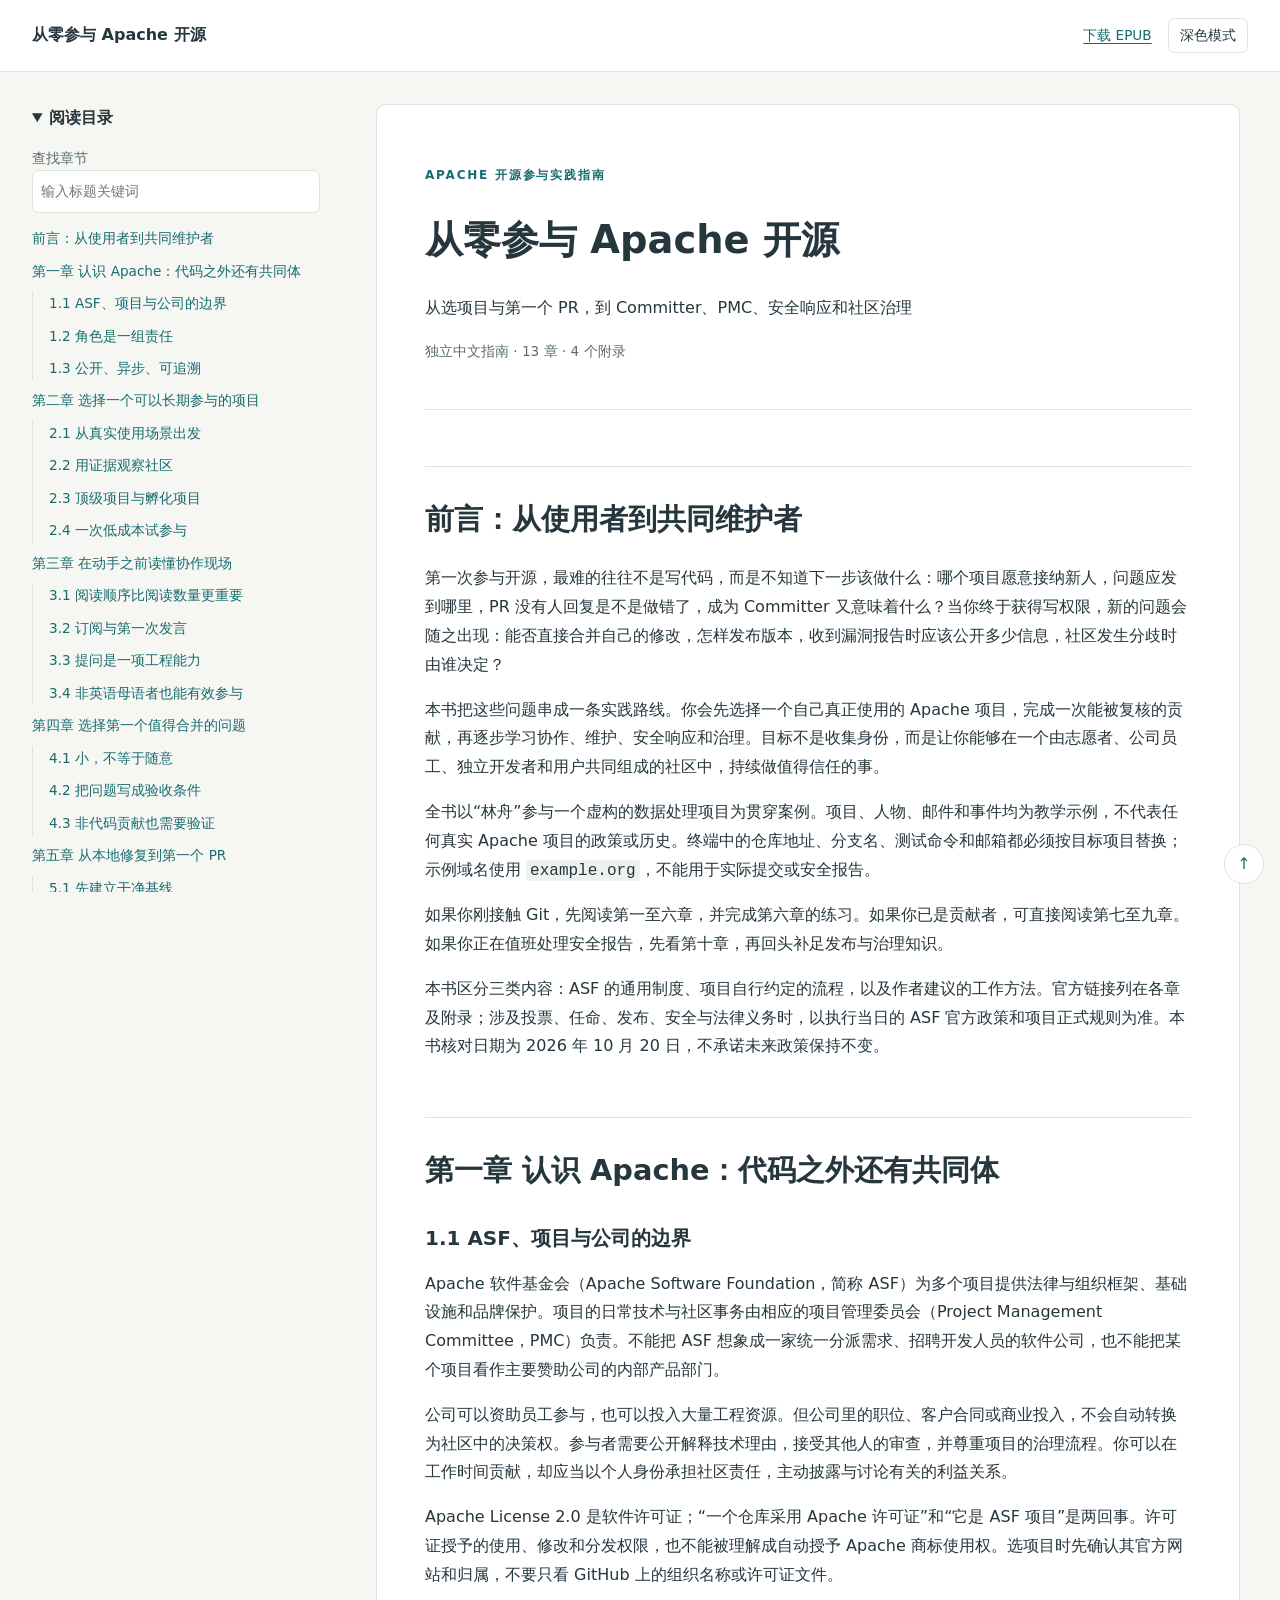
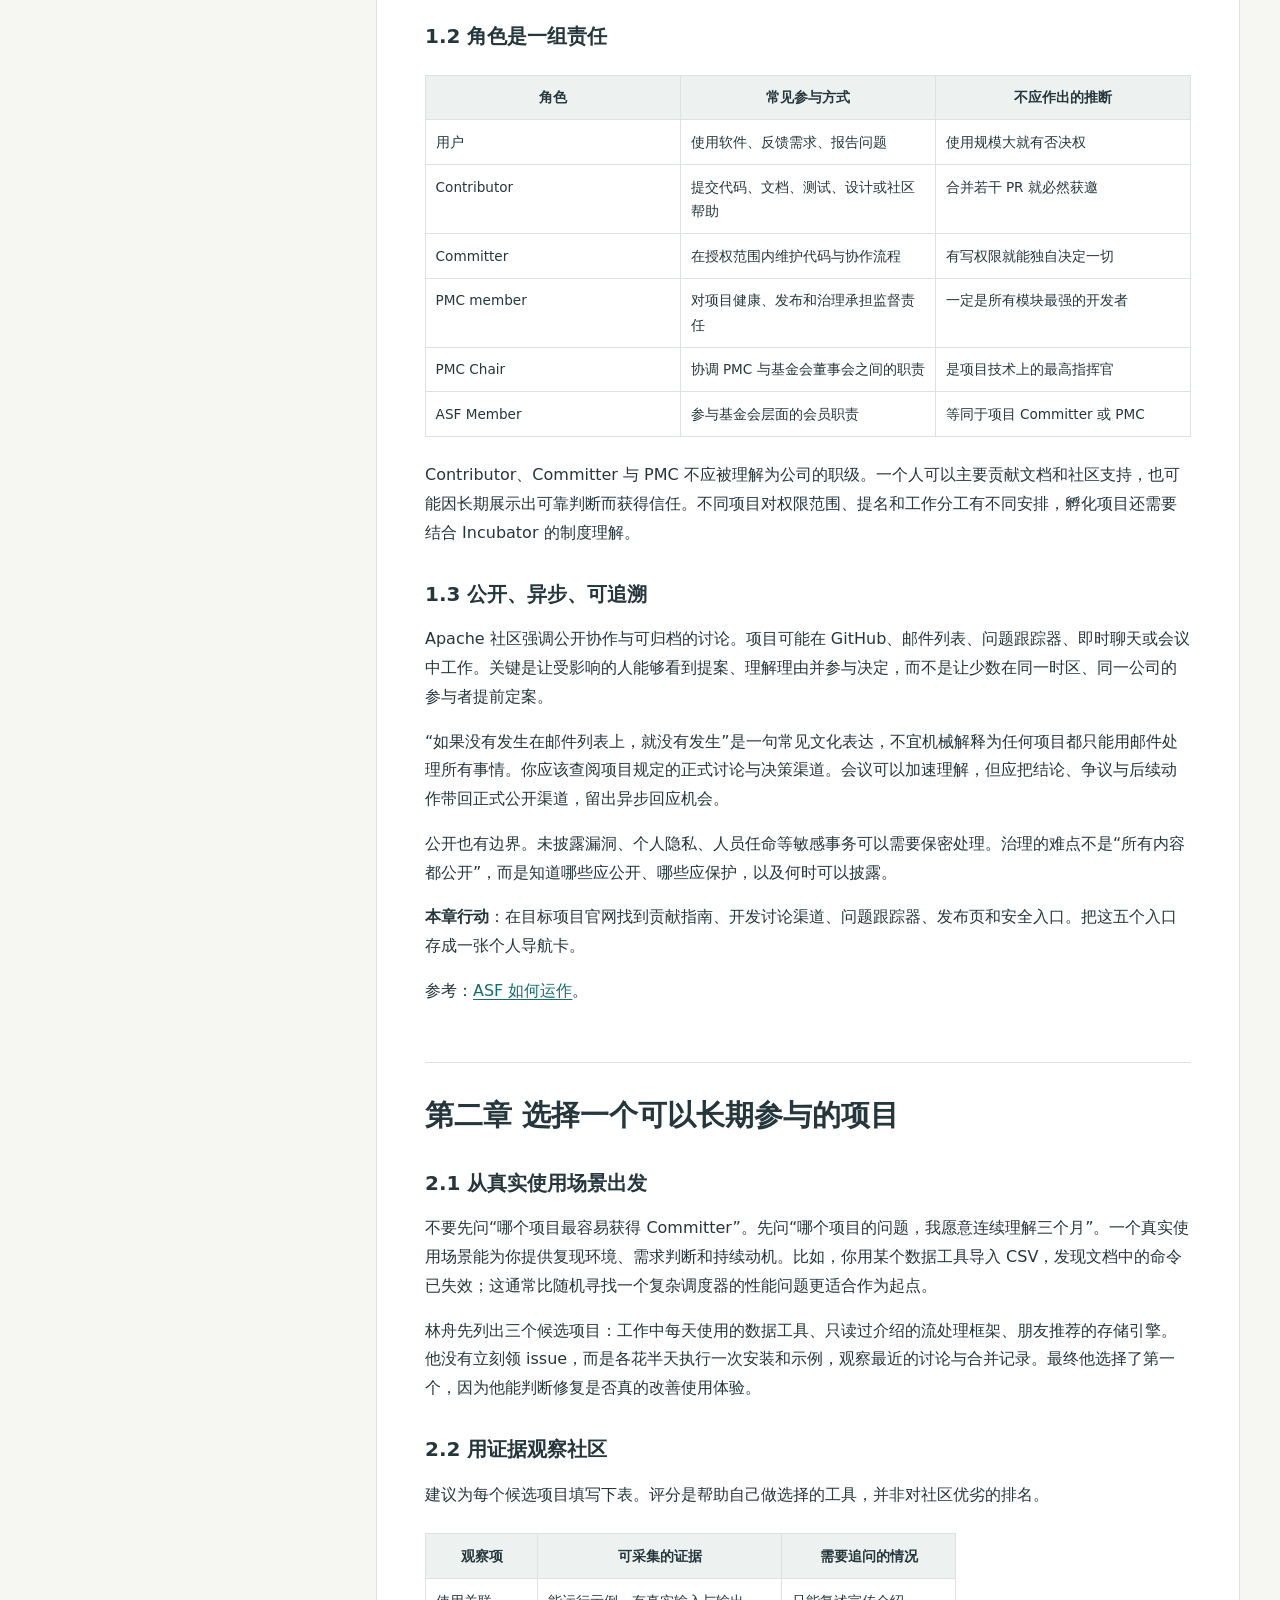
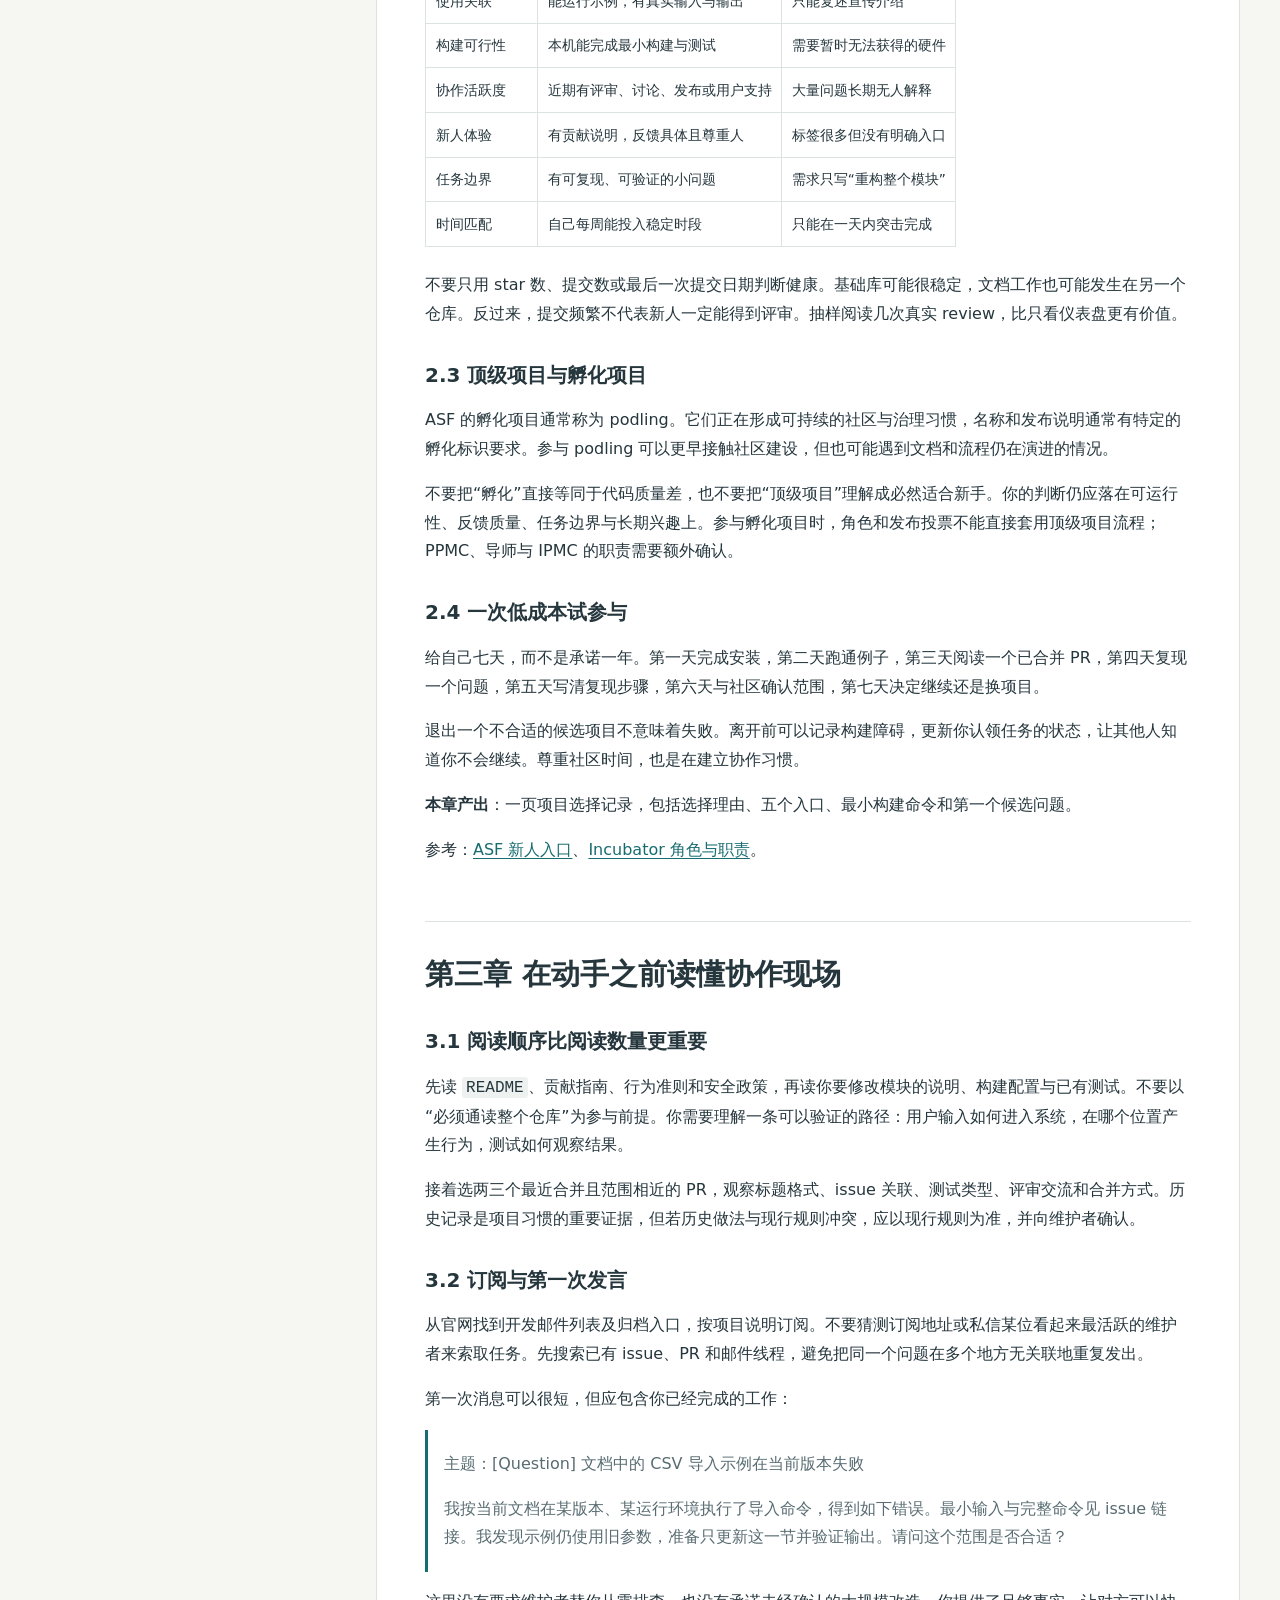
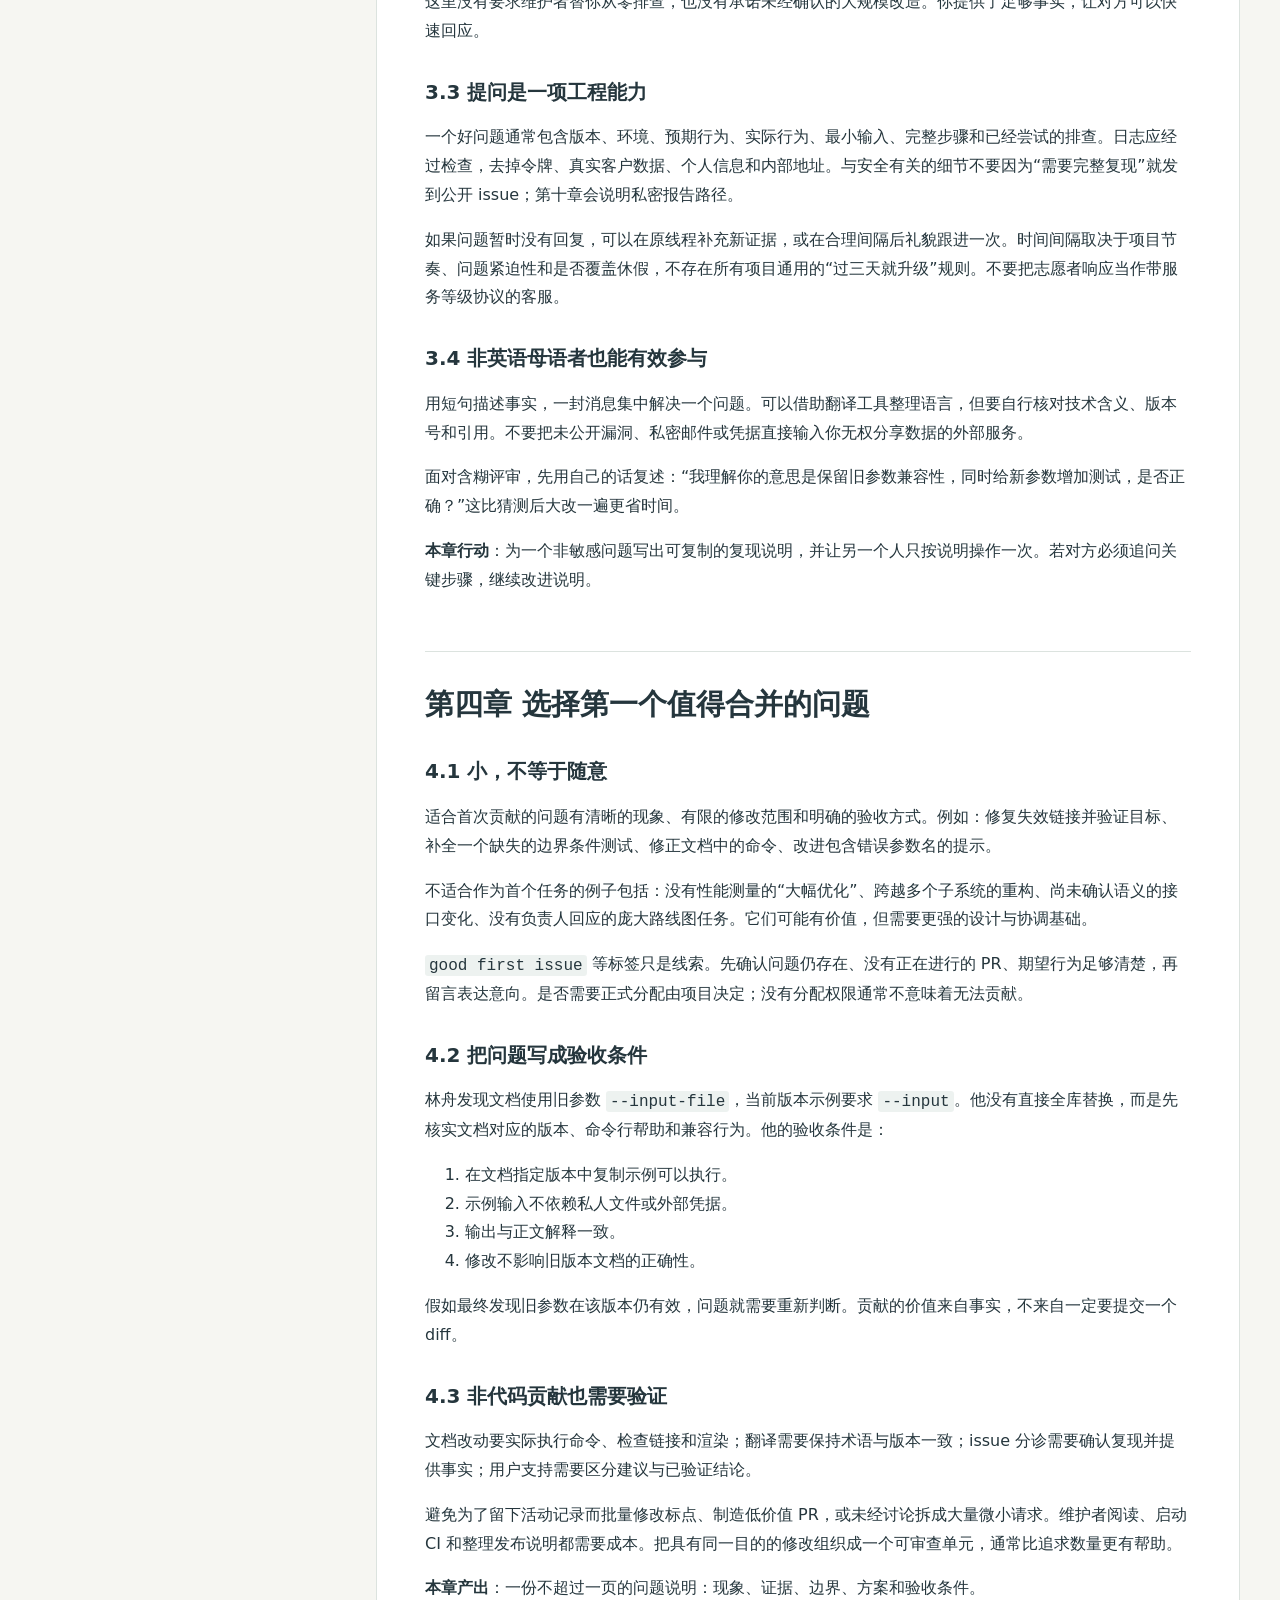
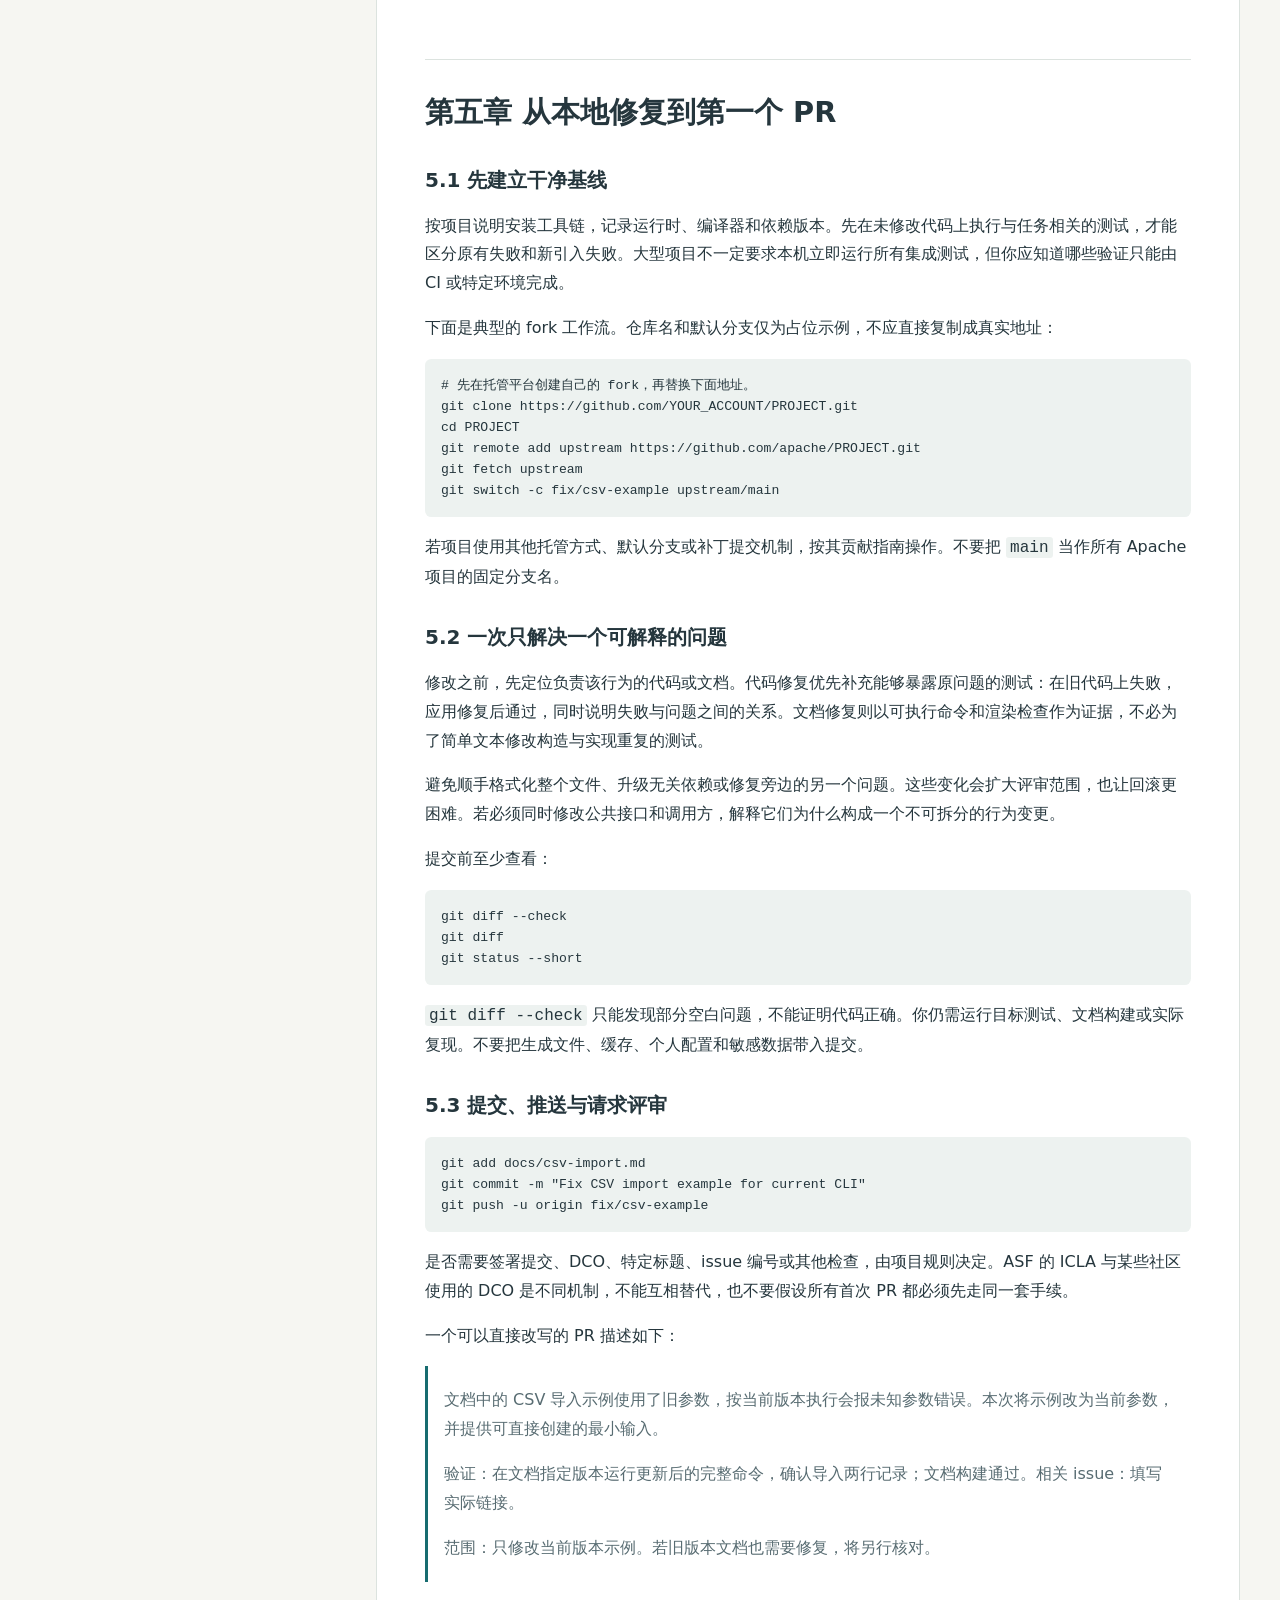
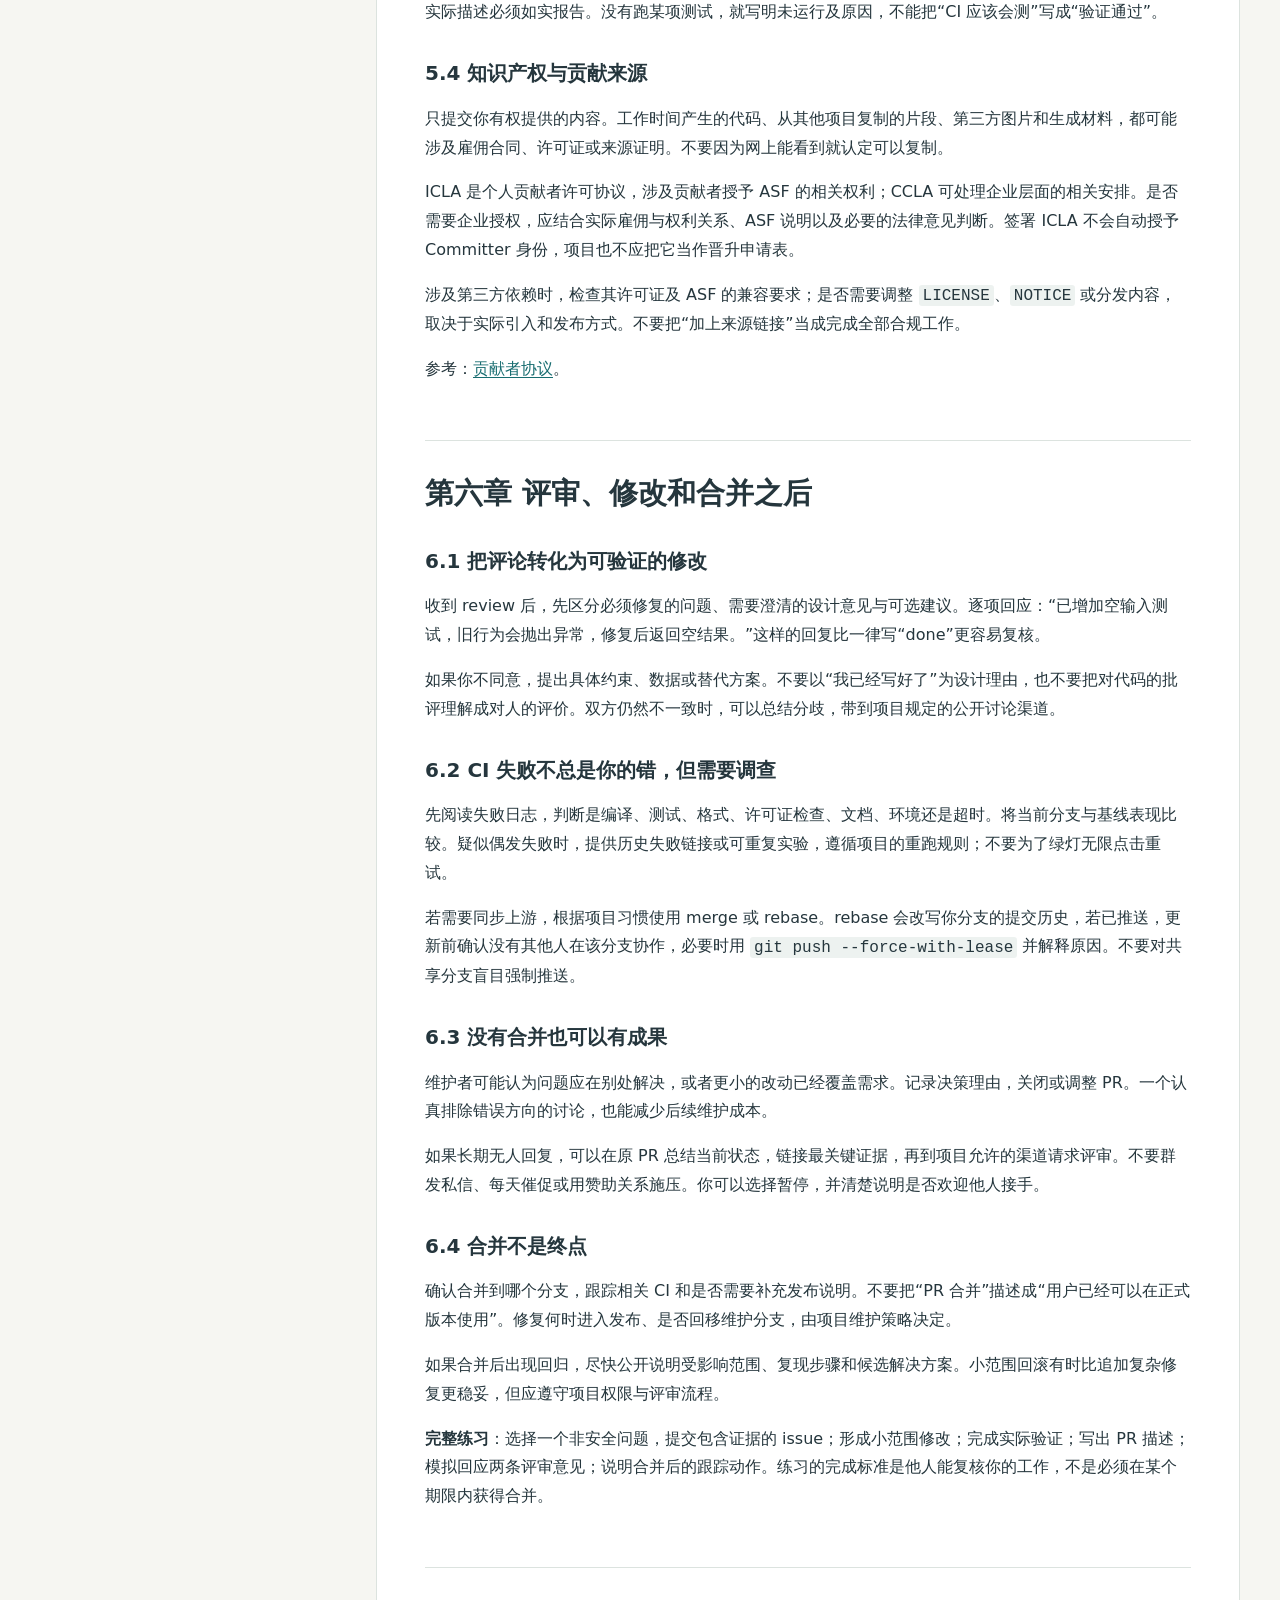
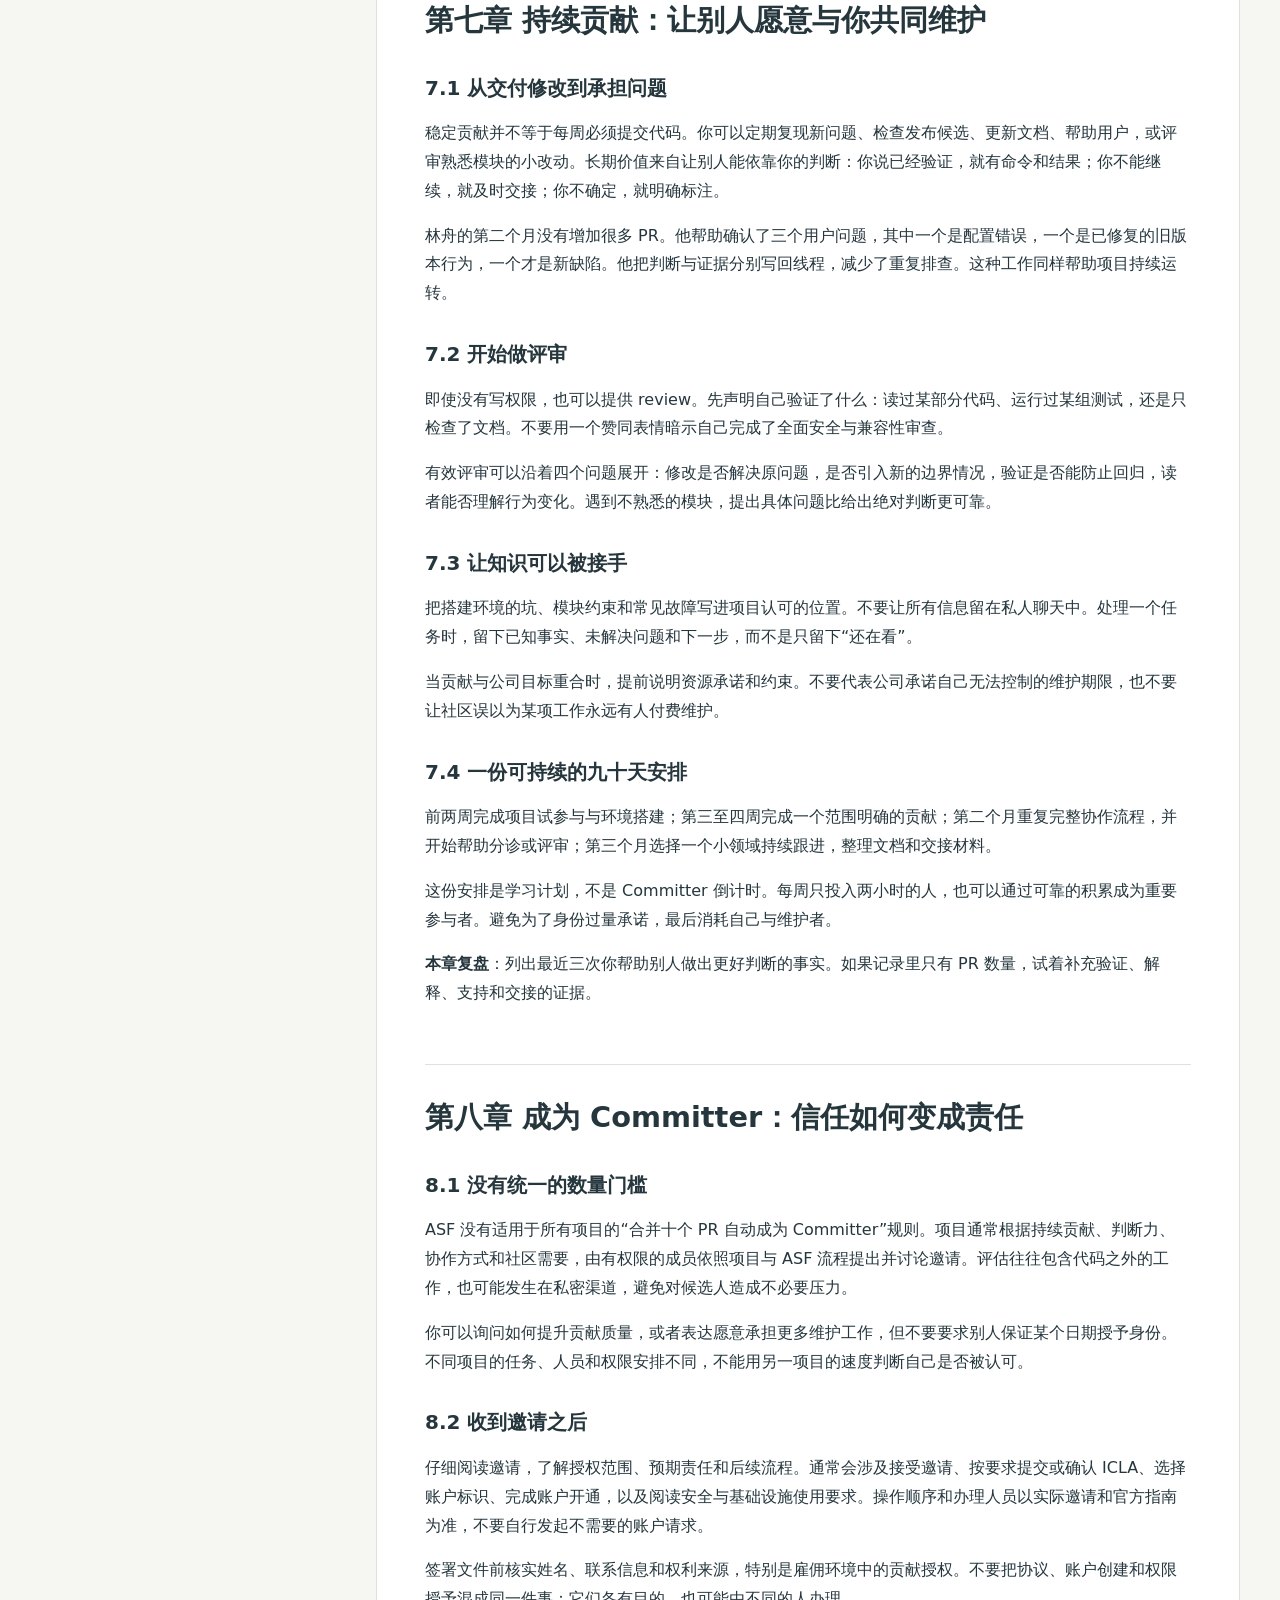
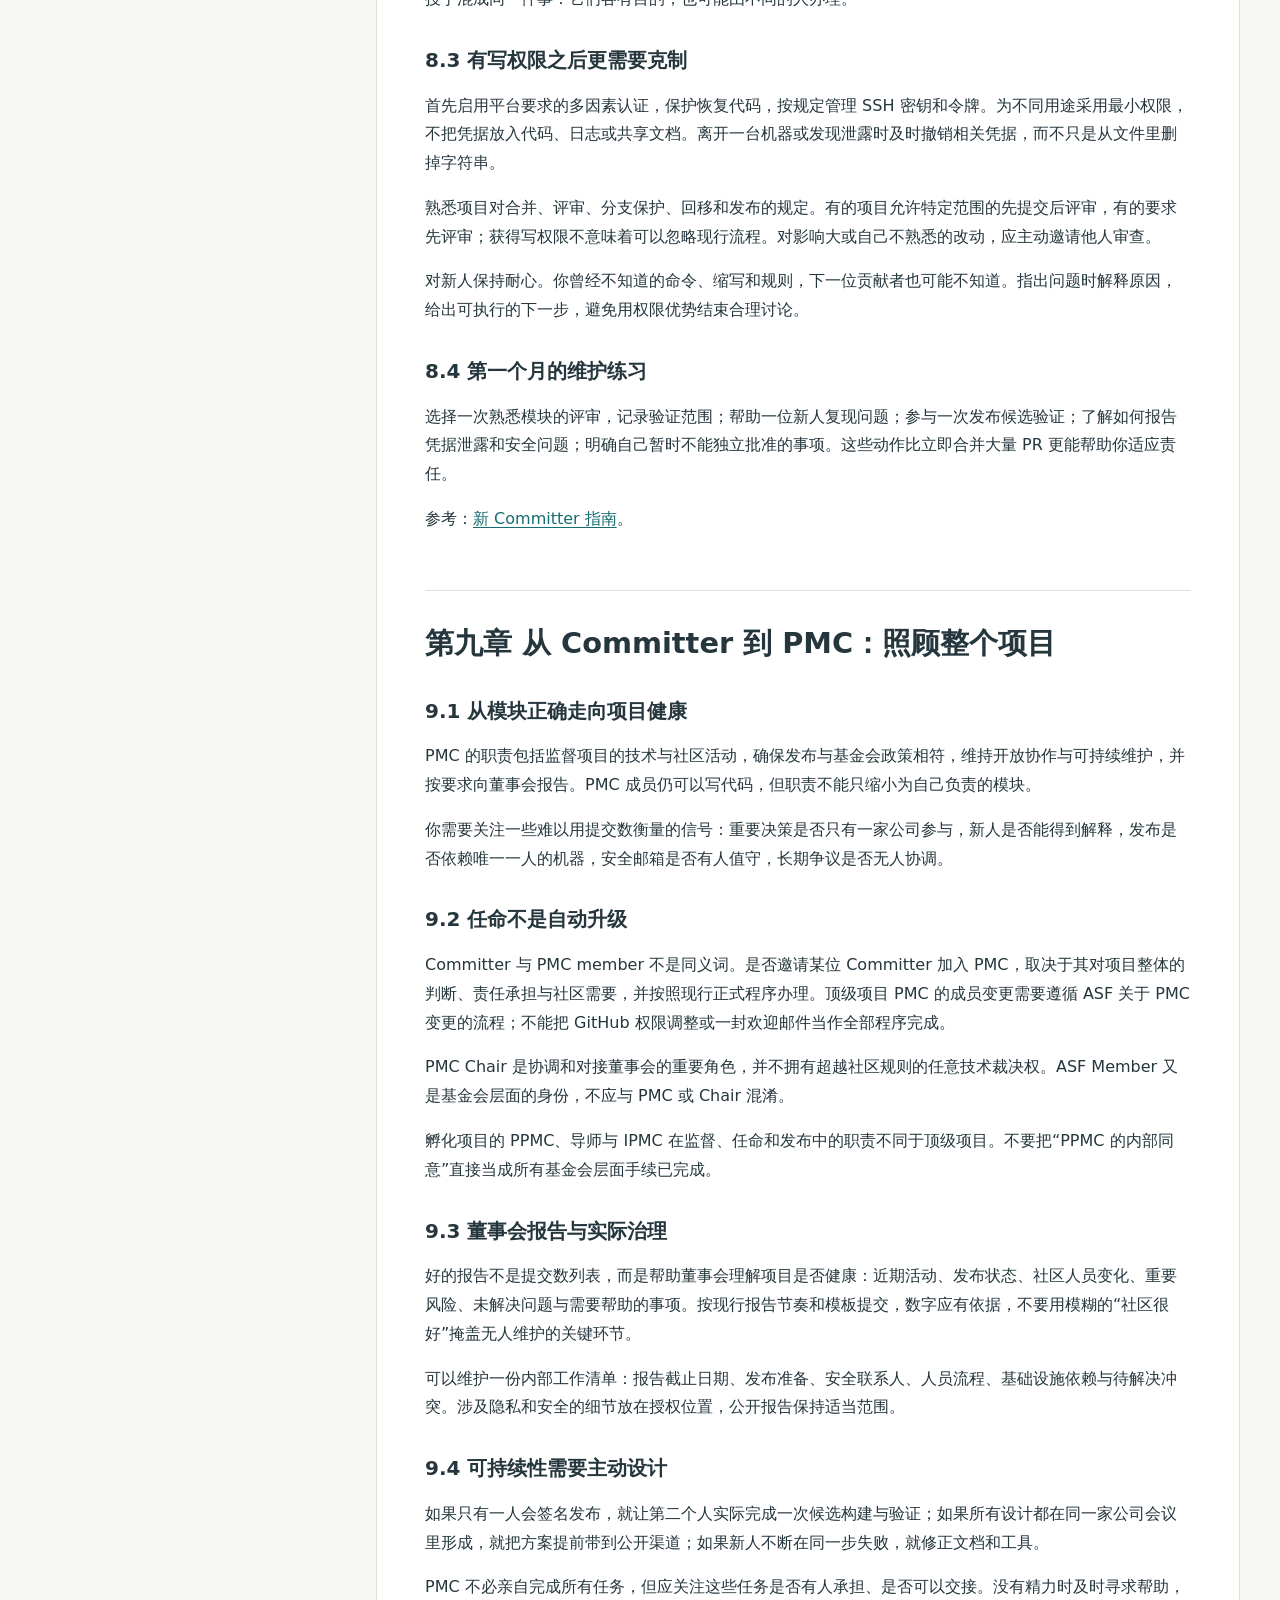
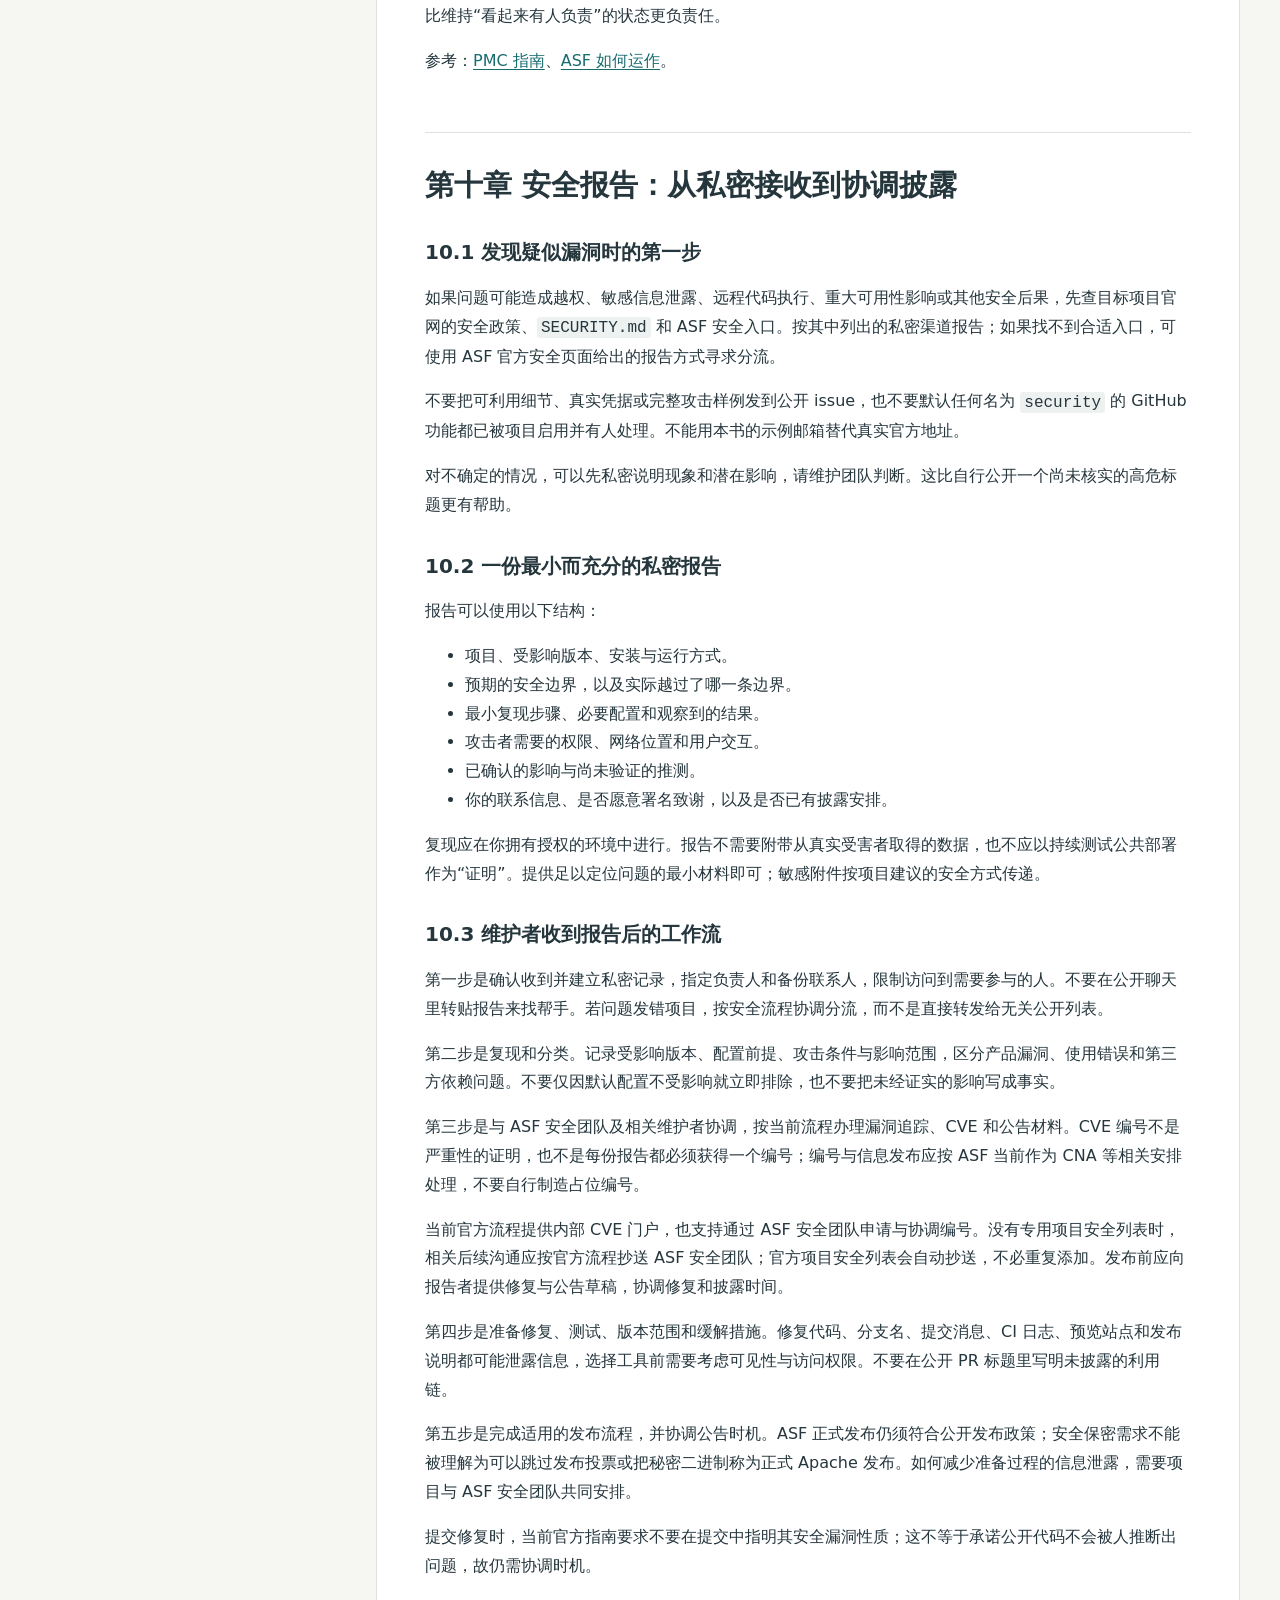
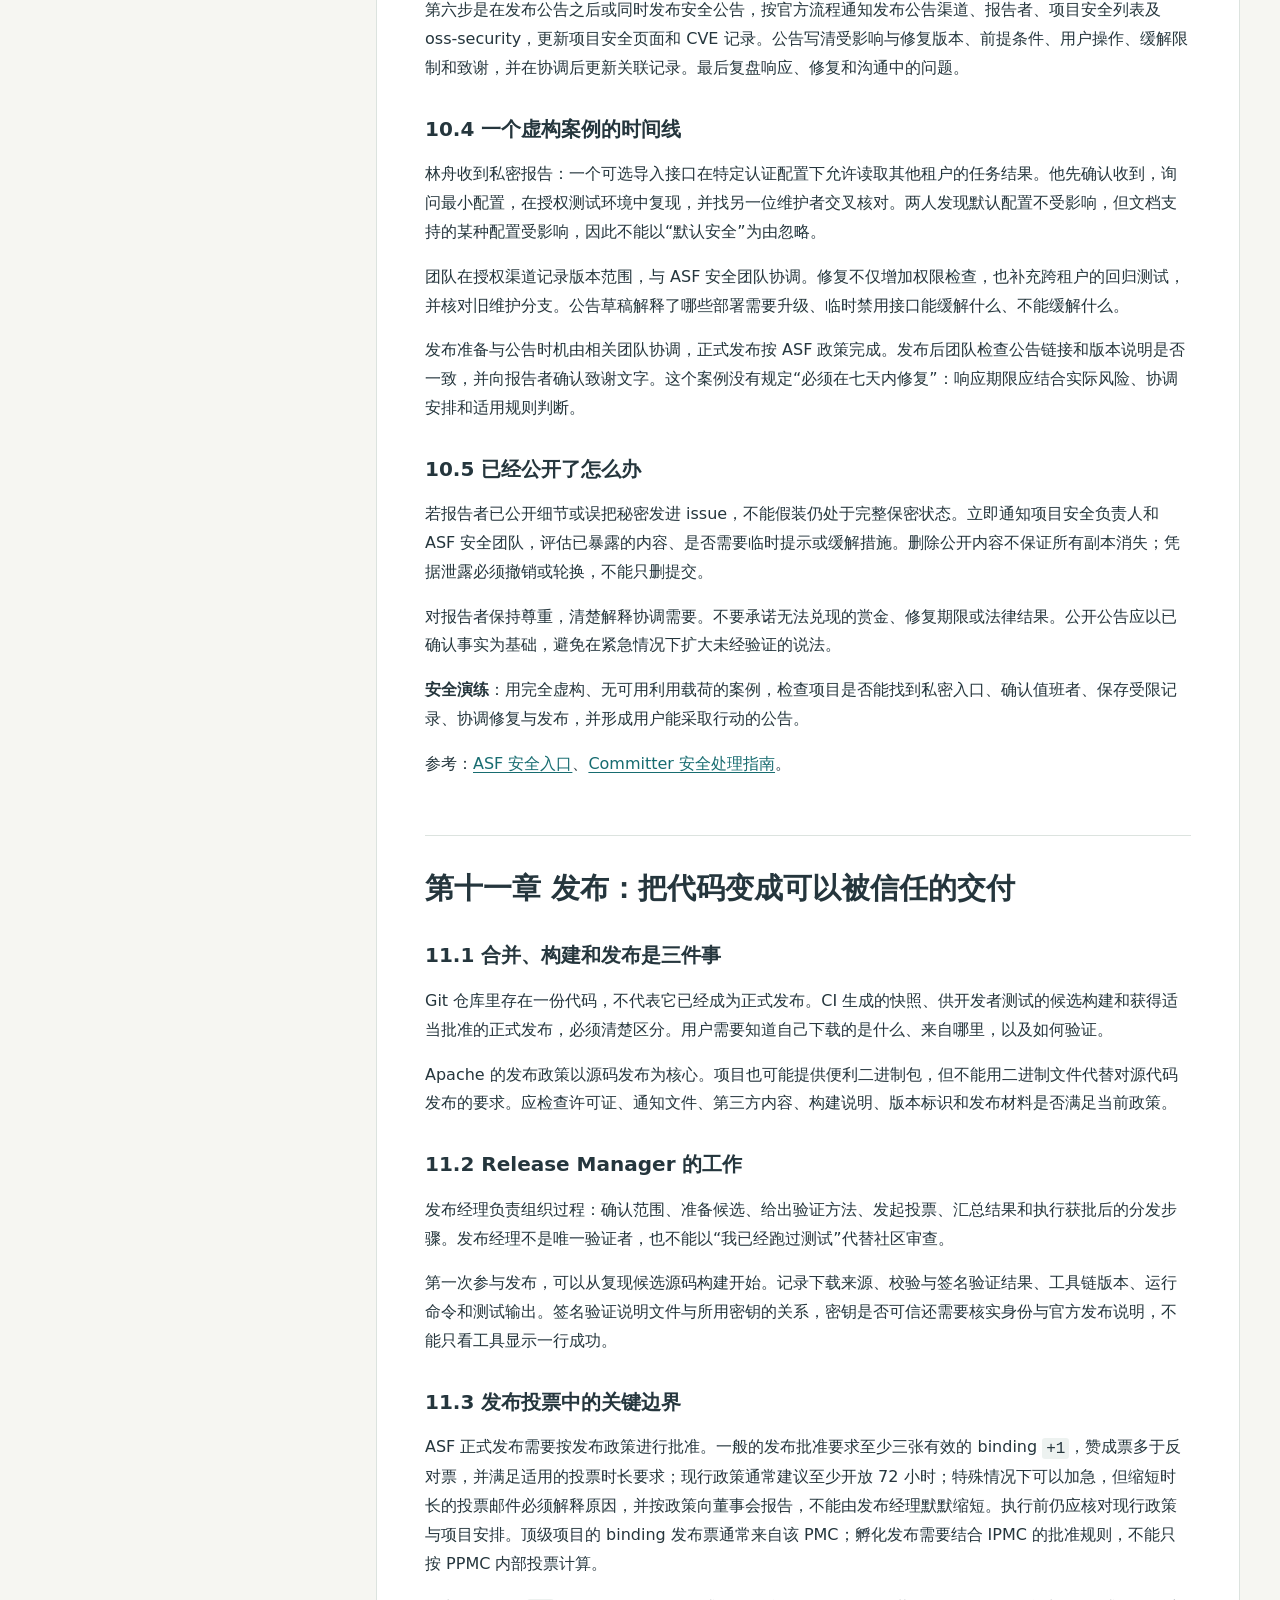
==== index.html @ 7bcf0612 "Publish online Apache open source book reader" ====
<!doctype html>
<html lang="zh-CN">
<head>
<meta charset="utf-8">
<meta name="viewport" content="width=device-width, initial-scale=1">
<meta name="description" content="从选项目、首个 PR 到 Committer、PMC、安全响应与社区治理的 Apache 开源参与实践指南。">
<title>从零参与 Apache 开源 · 在线阅读</title>
<link rel="stylesheet" href="reading.css">
<script src="reading.js" defer></script>
</head>
<body>
<a class="skip" href="#content">跳到正文</a>
<header class="topbar"><a class="brand" href="#">从零参与 Apache 开源</a><div class="tools"><a href="book.epub" download>下载 EPUB</a><button id="theme" type="button" hidden>切换主题</button></div></header>
<div class="layout">
<aside><details id="chapters" open><summary>阅读目录</summary><label class="search-label" for="chapter-search">查找章节</label><input id="chapter-search" type="search" placeholder="输入标题关键词" hidden><p id="search-status" role="status" hidden></p><nav aria-label="章节目录"><ul>
<li><a href="#前言从使用者到共同维护者"
id="toc-前言从使用者到共同维护者">前言：从使用者到共同维护者</a></li>
<li><a href="#第一章-认识-apache代码之外还有共同体"
id="toc-第一章-认识-apache代码之外还有共同体">第一章 认识
Apache：代码之外还有共同体</a>
<ul>
<li><a href="#asf项目与公司的边界" id="toc-asf项目与公司的边界">1.1
ASF、项目与公司的边界</a></li>
<li><a href="#角色是一组责任" id="toc-角色是一组责任">1.2
角色是一组责任</a></li>
<li><a href="#公开异步可追溯" id="toc-公开异步可追溯">1.3
公开、异步、可追溯</a></li>
</ul></li>
<li><a href="#第二章-选择一个可以长期参与的项目"
id="toc-第二章-选择一个可以长期参与的项目">第二章
选择一个可以长期参与的项目</a>
<ul>
<li><a href="#从真实使用场景出发" id="toc-从真实使用场景出发">2.1
从真实使用场景出发</a></li>
<li><a href="#用证据观察社区" id="toc-用证据观察社区">2.2
用证据观察社区</a></li>
<li><a href="#顶级项目与孵化项目" id="toc-顶级项目与孵化项目">2.3
顶级项目与孵化项目</a></li>
<li><a href="#一次低成本试参与" id="toc-一次低成本试参与">2.4
一次低成本试参与</a></li>
</ul></li>
<li><a href="#第三章-在动手之前读懂协作现场"
id="toc-第三章-在动手之前读懂协作现场">第三章 在动手之前读懂协作现场</a>
<ul>
<li><a href="#阅读顺序比阅读数量更重要"
id="toc-阅读顺序比阅读数量更重要">3.1 阅读顺序比阅读数量更重要</a></li>
<li><a href="#订阅与第一次发言" id="toc-订阅与第一次发言">3.2
订阅与第一次发言</a></li>
<li><a href="#提问是一项工程能力" id="toc-提问是一项工程能力">3.3
提问是一项工程能力</a></li>
<li><a href="#非英语母语者也能有效参与"
id="toc-非英语母语者也能有效参与">3.4 非英语母语者也能有效参与</a></li>
</ul></li>
<li><a href="#第四章-选择第一个值得合并的问题"
id="toc-第四章-选择第一个值得合并的问题">第四章
选择第一个值得合并的问题</a>
<ul>
<li><a href="#小不等于随意" id="toc-小不等于随意">4.1
小，不等于随意</a></li>
<li><a href="#把问题写成验收条件" id="toc-把问题写成验收条件">4.2
把问题写成验收条件</a></li>
<li><a href="#非代码贡献也需要验证" id="toc-非代码贡献也需要验证">4.3
非代码贡献也需要验证</a></li>
</ul></li>
<li><a href="#第五章-从本地修复到第一个-pr"
id="toc-第五章-从本地修复到第一个-pr">第五章 从本地修复到第一个 PR</a>
<ul>
<li><a href="#先建立干净基线" id="toc-先建立干净基线">5.1
先建立干净基线</a></li>
<li><a href="#一次只解决一个可解释的问题"
id="toc-一次只解决一个可解释的问题">5.2
一次只解决一个可解释的问题</a></li>
<li><a href="#提交推送与请求评审" id="toc-提交推送与请求评审">5.3
提交、推送与请求评审</a></li>
<li><a href="#知识产权与贡献来源" id="toc-知识产权与贡献来源">5.4
知识产权与贡献来源</a></li>
</ul></li>
<li><a href="#第六章-评审修改和合并之后"
id="toc-第六章-评审修改和合并之后">第六章 评审、修改和合并之后</a>
<ul>
<li><a href="#把评论转化为可验证的修改"
id="toc-把评论转化为可验证的修改">6.1 把评论转化为可验证的修改</a></li>
<li><a href="#ci-失败不总是你的错但需要调查"
id="toc-ci-失败不总是你的错但需要调查">6.2 CI
失败不总是你的错，但需要调查</a></li>
<li><a href="#没有合并也可以有成果" id="toc-没有合并也可以有成果">6.3
没有合并也可以有成果</a></li>
<li><a href="#合并不是终点" id="toc-合并不是终点">6.4
合并不是终点</a></li>
</ul></li>
<li><a href="#第七章-持续贡献让别人愿意与你共同维护"
id="toc-第七章-持续贡献让别人愿意与你共同维护">第七章
持续贡献：让别人愿意与你共同维护</a>
<ul>
<li><a href="#从交付修改到承担问题" id="toc-从交付修改到承担问题">7.1
从交付修改到承担问题</a></li>
<li><a href="#开始做评审" id="toc-开始做评审">7.2 开始做评审</a></li>
<li><a href="#让知识可以被接手" id="toc-让知识可以被接手">7.3
让知识可以被接手</a></li>
<li><a href="#一份可持续的九十天安排"
id="toc-一份可持续的九十天安排">7.4 一份可持续的九十天安排</a></li>
</ul></li>
<li><a href="#第八章-成为-committer信任如何变成责任"
id="toc-第八章-成为-committer信任如何变成责任">第八章 成为
Committer：信任如何变成责任</a>
<ul>
<li><a href="#没有统一的数量门槛" id="toc-没有统一的数量门槛">8.1
没有统一的数量门槛</a></li>
<li><a href="#收到邀请之后" id="toc-收到邀请之后">8.2
收到邀请之后</a></li>
<li><a href="#有写权限之后更需要克制"
id="toc-有写权限之后更需要克制">8.3 有写权限之后更需要克制</a></li>
<li><a href="#第一个月的维护练习" id="toc-第一个月的维护练习">8.4
第一个月的维护练习</a></li>
</ul></li>
<li><a href="#第九章-从-committer-到-pmc照顾整个项目"
id="toc-第九章-从-committer-到-pmc照顾整个项目">第九章 从 Committer 到
PMC：照顾整个项目</a>
<ul>
<li><a href="#从模块正确走向项目健康"
id="toc-从模块正确走向项目健康">9.1 从模块正确走向项目健康</a></li>
<li><a href="#任命不是自动升级" id="toc-任命不是自动升级">9.2
任命不是自动升级</a></li>
<li><a href="#董事会报告与实际治理" id="toc-董事会报告与实际治理">9.3
董事会报告与实际治理</a></li>
<li><a href="#可持续性需要主动设计" id="toc-可持续性需要主动设计">9.4
可持续性需要主动设计</a></li>
</ul></li>
<li><a href="#第十章-安全报告从私密接收到协调披露"
id="toc-第十章-安全报告从私密接收到协调披露">第十章
安全报告：从私密接收到协调披露</a>
<ul>
<li><a href="#发现疑似漏洞时的第一步"
id="toc-发现疑似漏洞时的第一步">10.1 发现疑似漏洞时的第一步</a></li>
<li><a href="#一份最小而充分的私密报告"
id="toc-一份最小而充分的私密报告">10.2 一份最小而充分的私密报告</a></li>
<li><a href="#维护者收到报告后的工作流"
id="toc-维护者收到报告后的工作流">10.3 维护者收到报告后的工作流</a></li>
<li><a href="#一个虚构案例的时间线" id="toc-一个虚构案例的时间线">10.4
一个虚构案例的时间线</a></li>
<li><a href="#已经公开了怎么办" id="toc-已经公开了怎么办">10.5
已经公开了怎么办</a></li>
</ul></li>
<li><a href="#第十一章-发布把代码变成可以被信任的交付"
id="toc-第十一章-发布把代码变成可以被信任的交付">第十一章
发布：把代码变成可以被信任的交付</a>
<ul>
<li><a href="#合并构建和发布是三件事"
id="toc-合并构建和发布是三件事">11.1 合并、构建和发布是三件事</a></li>
<li><a href="#release-manager-的工作"
id="toc-release-manager-的工作">11.2 Release Manager 的工作</a></li>
<li><a href="#发布投票中的关键边界" id="toc-发布投票中的关键边界">11.3
发布投票中的关键边界</a></li>
<li><a href="#发布之后" id="toc-发布之后">11.4 发布之后</a></li>
</ul></li>
<li><a href="#第十二章-社区治理让分歧可以被处理"
id="toc-第十二章-社区治理让分歧可以被处理">第十二章
社区治理：让分歧可以被处理</a>
<ul>
<li><a href="#先形成理解再选择决策机制"
id="toc-先形成理解再选择决策机制">12.1
先形成理解，再选择决策机制</a></li>
<li><a href="#不同投票不能套用同一种算法"
id="toc-不同投票不能套用同一种算法">12.2
不同投票不能套用同一种算法</a></li>
<li><a href="#一场设计争议的处理" id="toc-一场设计争议的处理">12.3
一场设计争议的处理</a></li>
<li><a href="#处理冲突失礼和权力失衡"
id="toc-处理冲突失礼和权力失衡">12.4 处理冲突、失礼和权力失衡</a></li>
<li><a href="#公司占比与社区独立性" id="toc-公司占比与社区独立性">12.5
公司占比与社区独立性</a></li>
</ul></li>
<li><a href="#第十三章-把路线变成自己的行动手册"
id="toc-第十三章-把路线变成自己的行动手册">第十三章
把路线变成自己的行动手册</a>
<ul>
<li><a href="#你的第一个完整循环" id="toc-你的第一个完整循环">13.1
你的第一个完整循环</a></li>
<li><a href="#六张可以长期更新的记录"
id="toc-六张可以长期更新的记录">13.2 六张可以长期更新的记录</a></li>
<li><a href="#衡量自己的进步" id="toc-衡量自己的进步">13.3
衡量自己的进步</a></li>
</ul></li>
<li><a href="#附录-a-可复制模板" id="toc-附录-a-可复制模板">附录 A
可复制模板</a>
<ul>
<li><a href="#a.1-项目选择卡" id="toc-a.1-项目选择卡">A.1
项目选择卡</a></li>
<li><a href="#a.2-非敏感问题报告" id="toc-a.2-非敏感问题报告">A.2
非敏感问题报告</a></li>
<li><a href="#a.3-pr-描述" id="toc-a.3-pr-描述">A.3 PR 描述</a></li>
<li><a href="#a.4-请求评审" id="toc-a.4-请求评审">A.4 请求评审</a></li>
<li><a href="#a.5-发布候选验证记录" id="toc-a.5-发布候选验证记录">A.5
发布候选验证记录</a></li>
<li><a href="#a.6-治理提案" id="toc-a.6-治理提案">A.6 治理提案</a></li>
</ul></li>
<li><a href="#附录-b-术语速查" id="toc-附录-b-术语速查">附录 B
术语速查</a></li>
<li><a href="#附录-c-官方资料与核对方法"
id="toc-附录-c-官方资料与核对方法">附录 C 官方资料与核对方法</a></li>
<li><a href="#附录-d-学习验收与场景练习"
id="toc-附录-d-学习验收与场景练习">附录 D 学习验收与场景练习</a></li>
</ul></nav></details></aside>
<main id="content" tabindex="-1"><header class="book-title"><p class="eyebrow">APACHE 开源参与实践指南</p><h1>从零参与
Apache 开源</h1><p>从选项目与第一个 PR，到
Committer、PMC、安全响应和社区治理</p><p class="note">独立中文指南 · 13 章 · 4 个附录</p></header>
<h1 id="前言从使用者到共同维护者">前言：从使用者到共同维护者</h1>
<p>第一次参与开源，最难的往往不是写代码，而是不知道下一步该做什么：哪个项目愿意接纳新人，问题应发到哪里，PR
没有人回复是不是做错了，成为 Committer
又意味着什么？当你终于获得写权限，新的问题会随之出现：能否直接合并自己的修改，怎样发布版本，收到漏洞报告时应该公开多少信息，社区发生分歧时由谁决定？</p>
<p>本书把这些问题串成一条实践路线。你会先选择一个自己真正使用的 Apache
项目，完成一次能被复核的贡献，再逐步学习协作、维护、安全响应和治理。目标不是收集身份，而是让你能够在一个由志愿者、公司员工、独立开发者和用户共同组成的社区中，持续做值得信任的事。</p>
<p>全书以“林舟”参与一个虚构的数据处理项目为贯穿案例。项目、人物、邮件和事件均为教学示例，不代表任何真实
Apache
项目的政策或历史。终端中的仓库地址、分支名、测试命令和邮箱都必须按目标项目替换；示例域名使用
<code>example.org</code>，不能用于实际提交或安全报告。</p>
<p>如果你刚接触
Git，先阅读第一至六章，并完成第六章的练习。如果你已是贡献者，可直接阅读第七至九章。如果你正在值班处理安全报告，先看第十章，再回头补足发布与治理知识。</p>
<p>本书区分三类内容：ASF
的通用制度、项目自行约定的流程，以及作者建议的工作方法。官方链接列在各章及附录；涉及投票、任命、发布、安全与法律义务时，以执行当日的
ASF 官方政策和项目正式规则为准。本书核对日期为 2026 年 10 月 20
日，不承诺未来政策保持不变。</p>
<h1 id="第一章-认识-apache代码之外还有共同体">第一章 认识
Apache：代码之外还有共同体</h1>
<h2 id="asf项目与公司的边界">1.1 ASF、项目与公司的边界</h2>
<p>Apache 软件基金会（Apache Software Foundation，简称
ASF）为多个项目提供法律与组织框架、基础设施和品牌保护。项目的日常技术与社区事务由相应的项目管理委员会（Project
Management Committee，PMC）负责。不能把 ASF
想象成一家统一分派需求、招聘开发人员的软件公司，也不能把某个项目看作主要赞助公司的内部产品部门。</p>
<p>公司可以资助员工参与，也可以投入大量工程资源。但公司里的职位、客户合同或商业投入，不会自动转换为社区中的决策权。参与者需要公开解释技术理由，接受其他人的审查，并尊重项目的治理流程。你可以在工作时间贡献，却应当以个人身份承担社区责任，主动披露与讨论有关的利益关系。</p>
<p>Apache License 2.0 是软件许可证；“一个仓库采用 Apache 许可证”和“它是
ASF
项目”是两回事。许可证授予的使用、修改和分发权限，也不能被理解成自动授予
Apache 商标使用权。选项目时先确认其官方网站和归属，不要只看 GitHub
上的组织名称或许可证文件。</p>
<h2 id="角色是一组责任">1.2 角色是一组责任</h2>
<table>
<colgroup>
<col style="width: 33%" />
<col style="width: 33%" />
<col style="width: 33%" />
</colgroup>
<thead>
<tr>
<th>角色</th>
<th>常见参与方式</th>
<th>不应作出的推断</th>
</tr>
</thead>
<tbody>
<tr>
<td>用户</td>
<td>使用软件、反馈需求、报告问题</td>
<td>使用规模大就有否决权</td>
</tr>
<tr>
<td>Contributor</td>
<td>提交代码、文档、测试、设计或社区帮助</td>
<td>合并若干 PR 就必然获邀</td>
</tr>
<tr>
<td>Committer</td>
<td>在授权范围内维护代码与协作流程</td>
<td>有写权限就能独自决定一切</td>
</tr>
<tr>
<td>PMC member</td>
<td>对项目健康、发布和治理承担监督责任</td>
<td>一定是所有模块最强的开发者</td>
</tr>
<tr>
<td>PMC Chair</td>
<td>协调 PMC 与基金会董事会之间的职责</td>
<td>是项目技术上的最高指挥官</td>
</tr>
<tr>
<td>ASF Member</td>
<td>参与基金会层面的会员职责</td>
<td>等同于项目 Committer 或 PMC</td>
</tr>
</tbody>
</table>
<p>Contributor、Committer 与 PMC
不应被理解为公司的职级。一个人可以主要贡献文档和社区支持，也可能因长期展示出可靠判断而获得信任。不同项目对权限范围、提名和工作分工有不同安排，孵化项目还需要结合
Incubator 的制度理解。</p>
<h2 id="公开异步可追溯">1.3 公开、异步、可追溯</h2>
<p>Apache 社区强调公开协作与可归档的讨论。项目可能在
GitHub、邮件列表、问题跟踪器、即时聊天或会议中工作。关键是让受影响的人能够看到提案、理解理由并参与决定，而不是让少数在同一时区、同一公司的参与者提前定案。</p>
<p>“如果没有发生在邮件列表上，就没有发生”是一句常见文化表达，不宜机械解释为任何项目都只能用邮件处理所有事情。你应该查阅项目规定的正式讨论与决策渠道。会议可以加速理解，但应把结论、争议与后续动作带回正式公开渠道，留出异步回应机会。</p>
<p>公开也有边界。未披露漏洞、个人隐私、人员任命等敏感事务可以需要保密处理。治理的难点不是“所有内容都公开”，而是知道哪些应公开、哪些应保护，以及何时可以披露。</p>
<p><strong>本章行动</strong>：在目标项目官网找到贡献指南、开发讨论渠道、问题跟踪器、发布页和安全入口。把这五个入口存成一张个人导航卡。</p>
<p>参考：<a
href="https://www.apache.org/foundation/how-it-works.html">ASF
如何运作</a>。</p>
<h1 id="第二章-选择一个可以长期参与的项目">第二章
选择一个可以长期参与的项目</h1>
<h2 id="从真实使用场景出发">2.1 从真实使用场景出发</h2>
<p>不要先问“哪个项目最容易获得
Committer”。先问“哪个项目的问题，我愿意连续理解三个月”。一个真实使用场景能为你提供复现环境、需求判断和持续动机。比如，你用某个数据工具导入
CSV，发现文档中的命令已失效；这通常比随机寻找一个复杂调度器的性能问题更适合作为起点。</p>
<p>林舟先列出三个候选项目：工作中每天使用的数据工具、只读过介绍的流处理框架、朋友推荐的存储引擎。他没有立刻领
issue，而是各花半天执行一次安装和示例，观察最近的讨论与合并记录。最终他选择了第一个，因为他能判断修复是否真的改善使用体验。</p>
<h2 id="用证据观察社区">2.2 用证据观察社区</h2>
<p>建议为每个候选项目填写下表。评分是帮助自己做选择的工具，并非对社区优劣的排名。</p>
<table>
<thead>
<tr>
<th>观察项</th>
<th>可采集的证据</th>
<th>需要追问的情况</th>
</tr>
</thead>
<tbody>
<tr>
<td>使用关联</td>
<td>能运行示例，有真实输入与输出</td>
<td>只能复述宣传介绍</td>
</tr>
<tr>
<td>构建可行性</td>
<td>本机能完成最小构建与测试</td>
<td>需要暂时无法获得的硬件</td>
</tr>
<tr>
<td>协作活跃度</td>
<td>近期有评审、讨论、发布或用户支持</td>
<td>大量问题长期无人解释</td>
</tr>
<tr>
<td>新人体验</td>
<td>有贡献说明，反馈具体且尊重人</td>
<td>标签很多但没有明确入口</td>
</tr>
<tr>
<td>任务边界</td>
<td>有可复现、可验证的小问题</td>
<td>需求只写“重构整个模块”</td>
</tr>
<tr>
<td>时间匹配</td>
<td>自己每周能投入稳定时段</td>
<td>只能在一天内突击完成</td>
</tr>
</tbody>
</table>
<p>不要只用 star
数、提交数或最后一次提交日期判断健康。基础库可能很稳定，文档工作也可能发生在另一个仓库。反过来，提交频繁不代表新人一定能得到评审。抽样阅读几次真实
review，比只看仪表盘更有价值。</p>
<h2 id="顶级项目与孵化项目">2.3 顶级项目与孵化项目</h2>
<p>ASF 的孵化项目通常称为
podling。它们正在形成可持续的社区与治理习惯，名称和发布说明通常有特定的孵化标识要求。参与
podling 可以更早接触社区建设，但也可能遇到文档和流程仍在演进的情况。</p>
<p>不要把“孵化”直接等同于代码质量差，也不要把“顶级项目”理解成必然适合新手。你的判断仍应落在可运行性、反馈质量、任务边界与长期兴趣上。参与孵化项目时，角色和发布投票不能直接套用顶级项目流程；PPMC、导师与
IPMC 的职责需要额外确认。</p>
<h2 id="一次低成本试参与">2.4 一次低成本试参与</h2>
<p>给自己七天，而不是承诺一年。第一天完成安装，第二天跑通例子，第三天阅读一个已合并
PR，第四天复现一个问题，第五天写清复现步骤，第六天与社区确认范围，第七天决定继续还是换项目。</p>
<p>退出一个不合适的候选项目不意味着失败。离开前可以记录构建障碍，更新你认领任务的状态，让其他人知道你不会继续。尊重社区时间，也是在建立协作习惯。</p>
<p><strong>本章产出</strong>：一页项目选择记录，包括选择理由、五个入口、最小构建命令和第一个候选问题。</p>
<p>参考：<a href="https://community.apache.org/newcomers/">ASF
新人入口</a>、<a
href="https://incubator.apache.org/guides/roles_and_responsibilities.html">Incubator
角色与职责</a>。</p>
<h1 id="第三章-在动手之前读懂协作现场">第三章
在动手之前读懂协作现场</h1>
<h2 id="阅读顺序比阅读数量更重要">3.1 阅读顺序比阅读数量更重要</h2>
<p>先读
<code>README</code>、贡献指南、行为准则和安全政策，再读你要修改模块的说明、构建配置与已有测试。不要以“必须通读整个仓库”为参与前提。你需要理解一条可以验证的路径：用户输入如何进入系统，在哪个位置产生行为，测试如何观察结果。</p>
<p>接着选两三个最近合并且范围相近的 PR，观察标题格式、issue
关联、测试类型、评审交流和合并方式。历史记录是项目习惯的重要证据，但若历史做法与现行规则冲突，应以现行规则为准，并向维护者确认。</p>
<h2 id="订阅与第一次发言">3.2 订阅与第一次发言</h2>
<p>从官网找到开发邮件列表及归档入口，按项目说明订阅。不要猜测订阅地址或私信某位看起来最活跃的维护者来索取任务。先搜索已有
issue、PR 和邮件线程，避免把同一个问题在多个地方无关联地重复发出。</p>
<p>第一次消息可以很短，但应包含你已经完成的工作：</p>
<blockquote>
<p>主题：[Question] 文档中的 CSV 导入示例在当前版本失败</p>
<p>我按当前文档在某版本、某运行环境执行了导入命令，得到如下错误。最小输入与完整命令见
issue
链接。我发现示例仍使用旧参数，准备只更新这一节并验证输出。请问这个范围是否合适？</p>
</blockquote>
<p>这里没有要求维护者替你从零排查，也没有承诺未经确认的大规模改造。你提供了足够事实，让对方可以快速回应。</p>
<h2 id="提问是一项工程能力">3.3 提问是一项工程能力</h2>
<p>一个好问题通常包含版本、环境、预期行为、实际行为、最小输入、完整步骤和已经尝试的排查。日志应经过检查，去掉令牌、真实客户数据、个人信息和内部地址。与安全有关的细节不要因为“需要完整复现”就发到公开
issue；第十章会说明私密报告路径。</p>
<p>如果问题暂时没有回复，可以在原线程补充新证据，或在合理间隔后礼貌跟进一次。时间间隔取决于项目节奏、问题紧迫性和是否覆盖休假，不存在所有项目通用的“过三天就升级”规则。不要把志愿者响应当作带服务等级协议的客服。</p>
<h2 id="非英语母语者也能有效参与">3.4 非英语母语者也能有效参与</h2>
<p>用短句描述事实，一封消息集中解决一个问题。可以借助翻译工具整理语言，但要自行核对技术含义、版本号和引用。不要把未公开漏洞、私密邮件或凭据直接输入你无权分享数据的外部服务。</p>
<p>面对含糊评审，先用自己的话复述：“我理解你的意思是保留旧参数兼容性，同时给新参数增加测试，是否正确？”这比猜测后大改一遍更省时间。</p>
<p><strong>本章行动</strong>：为一个非敏感问题写出可复制的复现说明，并让另一个人只按说明操作一次。若对方必须追问关键步骤，继续改进说明。</p>
<h1 id="第四章-选择第一个值得合并的问题">第四章
选择第一个值得合并的问题</h1>
<h2 id="小不等于随意">4.1 小，不等于随意</h2>
<p>适合首次贡献的问题有清晰的现象、有限的修改范围和明确的验收方式。例如：修复失效链接并验证目标、补全一个缺失的边界条件测试、修正文档中的命令、改进包含错误参数名的提示。</p>
<p>不适合作为首个任务的例子包括：没有性能测量的“大幅优化”、跨越多个子系统的重构、尚未确认语义的接口变化、没有负责人回应的庞大路线图任务。它们可能有价值，但需要更强的设计与协调基础。</p>
<p><code>good first issue</code>
等标签只是线索。先确认问题仍存在、没有正在进行的
PR、期望行为足够清楚，再留言表达意向。是否需要正式分配由项目决定；没有分配权限通常不意味着无法贡献。</p>
<h2 id="把问题写成验收条件">4.2 把问题写成验收条件</h2>
<p>林舟发现文档使用旧参数 <code>--input-file</code>，当前版本示例要求
<code>--input</code>。他没有直接全库替换，而是先核实文档对应的版本、命令行帮助和兼容行为。他的验收条件是：</p>
<ol type="1">
<li>在文档指定版本中复制示例可以执行。</li>
<li>示例输入不依赖私人文件或外部凭据。</li>
<li>输出与正文解释一致。</li>
<li>修改不影响旧版本文档的正确性。</li>
</ol>
<p>假如最终发现旧参数在该版本仍有效，问题就需要重新判断。贡献的价值来自事实，不来自一定要提交一个
diff。</p>
<h2 id="非代码贡献也需要验证">4.3 非代码贡献也需要验证</h2>
<p>文档改动要实际执行命令、检查链接和渲染；翻译需要保持术语与版本一致；issue
分诊需要确认复现并提供事实；用户支持需要区分建议与已验证结论。</p>
<p>避免为了留下活动记录而批量修改标点、制造低价值
PR，或未经讨论拆成大量微小请求。维护者阅读、启动 CI
和整理发布说明都需要成本。把具有同一目的的修改组织成一个可审查单元，通常比追求数量更有帮助。</p>
<p><strong>本章产出</strong>：一份不超过一页的问题说明：现象、证据、边界、方案和验收条件。</p>
<h1 id="第五章-从本地修复到第一个-pr">第五章 从本地修复到第一个 PR</h1>
<h2 id="先建立干净基线">5.1 先建立干净基线</h2>
<p>按项目说明安装工具链，记录运行时、编译器和依赖版本。先在未修改代码上执行与任务相关的测试，才能区分原有失败和新引入失败。大型项目不一定要求本机立即运行所有集成测试，但你应知道哪些验证只能由
CI 或特定环境完成。</p>
<p>下面是典型的 fork
工作流。仓库名和默认分支仅为占位示例，不应直接复制成真实地址：</p>
<pre class="sh"><code># 先在托管平台创建自己的 fork，再替换下面地址。
git clone https://github.com/YOUR_ACCOUNT/PROJECT.git
cd PROJECT
git remote add upstream https://github.com/apache/PROJECT.git
git fetch upstream
git switch -c fix/csv-example upstream/main</code></pre>
<p>若项目使用其他托管方式、默认分支或补丁提交机制，按其贡献指南操作。不要把
<code>main</code> 当作所有 Apache 项目的固定分支名。</p>
<h2 id="一次只解决一个可解释的问题">5.2 一次只解决一个可解释的问题</h2>
<p>修改之前，先定位负责该行为的代码或文档。代码修复优先补充能够暴露原问题的测试：在旧代码上失败，应用修复后通过，同时说明失败与问题之间的关系。文档修复则以可执行命令和渲染检查作为证据，不必为了简单文本修改构造与实现重复的测试。</p>
<p>避免顺手格式化整个文件、升级无关依赖或修复旁边的另一个问题。这些变化会扩大评审范围，也让回滚更困难。若必须同时修改公共接口和调用方，解释它们为什么构成一个不可拆分的行为变更。</p>
<p>提交前至少查看：</p>
<pre class="sh"><code>git diff --check
git diff
git status --short</code></pre>
<p><code>git diff --check</code>
只能发现部分空白问题，不能证明代码正确。你仍需运行目标测试、文档构建或实际复现。不要把生成文件、缓存、个人配置和敏感数据带入提交。</p>
<h2 id="提交推送与请求评审">5.3 提交、推送与请求评审</h2>
<pre class="sh"><code>git add docs/csv-import.md
git commit -m &quot;Fix CSV import example for current CLI&quot;
git push -u origin fix/csv-example</code></pre>
<p>是否需要签署提交、DCO、特定标题、issue
编号或其他检查，由项目规则决定。ASF 的 ICLA 与某些社区使用的 DCO
是不同机制，不能互相替代，也不要假设所有首次 PR
都必须先走同一套手续。</p>
<p>一个可以直接改写的 PR 描述如下：</p>
<blockquote>
<p>文档中的 CSV
导入示例使用了旧参数，按当前版本执行会报未知参数错误。本次将示例改为当前参数，并提供可直接创建的最小输入。</p>
<p>验证：在文档指定版本运行更新后的完整命令，确认导入两行记录；文档构建通过。相关
issue：填写实际链接。</p>
<p>范围：只修改当前版本示例。若旧版本文档也需要修复，将另行核对。</p>
</blockquote>
<p>实际描述必须如实报告。没有跑某项测试，就写明未运行及原因，不能把“CI
应该会测”写成“验证通过”。</p>
<h2 id="知识产权与贡献来源">5.4 知识产权与贡献来源</h2>
<p>只提交你有权提供的内容。工作时间产生的代码、从其他项目复制的片段、第三方图片和生成材料，都可能涉及雇佣合同、许可证或来源证明。不要因为网上能看到就认定可以复制。</p>
<p>ICLA 是个人贡献者许可协议，涉及贡献者授予 ASF 的相关权利；CCLA
可处理企业层面的相关安排。是否需要企业授权，应结合实际雇佣与权利关系、ASF
说明以及必要的法律意见判断。签署 ICLA 不会自动授予 Committer
身份，项目也不应把它当作晋升申请表。</p>
<p>涉及第三方依赖时，检查其许可证及 ASF 的兼容要求；是否需要调整
<code>LICENSE</code>、<code>NOTICE</code>
或分发内容，取决于实际引入和发布方式。不要把“加上来源链接”当成完成全部合规工作。</p>
<p>参考：<a
href="https://www.apache.org/licenses/contributor-agreements.html">贡献者协议</a>。</p>
<h1 id="第六章-评审修改和合并之后">第六章 评审、修改和合并之后</h1>
<h2 id="把评论转化为可验证的修改">6.1 把评论转化为可验证的修改</h2>
<p>收到 review
后，先区分必须修复的问题、需要澄清的设计意见与可选建议。逐项回应：“已增加空输入测试，旧行为会抛出异常，修复后返回空结果。”这样的回复比一律写“done”更容易复核。</p>
<p>如果你不同意，提出具体约束、数据或替代方案。不要以“我已经写好了”为设计理由，也不要把对代码的批评理解成对人的评价。双方仍然不一致时，可以总结分歧，带到项目规定的公开讨论渠道。</p>
<h2 id="ci-失败不总是你的错但需要调查">6.2 CI
失败不总是你的错，但需要调查</h2>
<p>先阅读失败日志，判断是编译、测试、格式、许可证检查、文档、环境还是超时。将当前分支与基线表现比较。疑似偶发失败时，提供历史失败链接或可重复实验，遵循项目的重跑规则；不要为了绿灯无限点击重试。</p>
<p>若需要同步上游，根据项目习惯使用 merge 或 rebase。rebase
会改写你分支的提交历史，若已推送，更新前确认没有其他人在该分支协作，必要时用
<code>git push --force-with-lease</code>
并解释原因。不要对共享分支盲目强制推送。</p>
<h2 id="没有合并也可以有成果">6.3 没有合并也可以有成果</h2>
<p>维护者可能认为问题应在别处解决，或者更小的改动已经覆盖需求。记录决策理由，关闭或调整
PR。一个认真排除错误方向的讨论，也能减少后续维护成本。</p>
<p>如果长期无人回复，可以在原 PR
总结当前状态，链接最关键证据，再到项目允许的渠道请求评审。不要群发私信、每天催促或用赞助关系施压。你可以选择暂停，并清楚说明是否欢迎他人接手。</p>
<h2 id="合并不是终点">6.4 合并不是终点</h2>
<p>确认合并到哪个分支，跟踪相关 CI 和是否需要补充发布说明。不要把“PR
合并”描述成“用户已经可以在正式版本使用”。修复何时进入发布、是否回移维护分支，由项目维护策略决定。</p>
<p>如果合并后出现回归，尽快公开说明受影响范围、复现步骤和候选解决方案。小范围回滚有时比追加复杂修复更稳妥，但应遵守项目权限与评审流程。</p>
<p><strong>完整练习</strong>：选择一个非安全问题，提交包含证据的
issue；形成小范围修改；完成实际验证；写出 PR
描述；模拟回应两条评审意见；说明合并后的跟踪动作。练习的完成标准是他人能复核你的工作，不是必须在某个期限内获得合并。</p>
<h1 id="第七章-持续贡献让别人愿意与你共同维护">第七章
持续贡献：让别人愿意与你共同维护</h1>
<h2 id="从交付修改到承担问题">7.1 从交付修改到承担问题</h2>
<p>稳定贡献并不等于每周必须提交代码。你可以定期复现新问题、检查发布候选、更新文档、帮助用户，或评审熟悉模块的小改动。长期价值来自让别人能依靠你的判断：你说已经验证，就有命令和结果；你不能继续，就及时交接；你不确定，就明确标注。</p>
<p>林舟的第二个月没有增加很多
PR。他帮助确认了三个用户问题，其中一个是配置错误，一个是已修复的旧版本行为，一个才是新缺陷。他把判断与证据分别写回线程，减少了重复排查。这种工作同样帮助项目持续运转。</p>
<h2 id="开始做评审">7.2 开始做评审</h2>
<p>即使没有写权限，也可以提供
review。先声明自己验证了什么：读过某部分代码、运行过某组测试，还是只检查了文档。不要用一个赞同表情暗示自己完成了全面安全与兼容性审查。</p>
<p>有效评审可以沿着四个问题展开：修改是否解决原问题，是否引入新的边界情况，验证是否能防止回归，读者能否理解行为变化。遇到不熟悉的模块，提出具体问题比给出绝对判断更可靠。</p>
<h2 id="让知识可以被接手">7.3 让知识可以被接手</h2>
<p>把搭建环境的坑、模块约束和常见故障写进项目认可的位置。不要让所有信息留在私人聊天中。处理一个任务时，留下已知事实、未解决问题和下一步，而不是只留下“还在看”。</p>
<p>当贡献与公司目标重合时，提前说明资源承诺和约束。不要代表公司承诺自己无法控制的维护期限，也不要让社区误以为某项工作永远有人付费维护。</p>
<h2 id="一份可持续的九十天安排">7.4 一份可持续的九十天安排</h2>
<p>前两周完成项目试参与与环境搭建；第三至四周完成一个范围明确的贡献；第二个月重复完整协作流程，并开始帮助分诊或评审；第三个月选择一个小领域持续跟进，整理文档和交接材料。</p>
<p>这份安排是学习计划，不是 Committer
倒计时。每周只投入两小时的人，也可以通过可靠的积累成为重要参与者。避免为了身份过量承诺，最后消耗自己与维护者。</p>
<p><strong>本章复盘</strong>：列出最近三次你帮助别人做出更好判断的事实。如果记录里只有
PR 数量，试着补充验证、解释、支持和交接的证据。</p>
<h1 id="第八章-成为-committer信任如何变成责任">第八章 成为
Committer：信任如何变成责任</h1>
<h2 id="没有统一的数量门槛">8.1 没有统一的数量门槛</h2>
<p>ASF 没有适用于所有项目的“合并十个 PR 自动成为
Committer”规则。项目通常根据持续贡献、判断力、协作方式和社区需要，由有权限的成员依照项目与
ASF
流程提出并讨论邀请。评估往往包含代码之外的工作，也可能发生在私密渠道，避免对候选人造成不必要压力。</p>
<p>你可以询问如何提升贡献质量，或者表达愿意承担更多维护工作，但不要要求别人保证某个日期授予身份。不同项目的任务、人员和权限安排不同，不能用另一项目的速度判断自己是否被认可。</p>
<h2 id="收到邀请之后">8.2 收到邀请之后</h2>
<p>仔细阅读邀请，了解授权范围、预期责任和后续流程。通常会涉及接受邀请、按要求提交或确认
ICLA、选择账户标识、完成账户开通，以及阅读安全与基础设施使用要求。操作顺序和办理人员以实际邀请和官方指南为准，不要自行发起不需要的账户请求。</p>
<p>签署文件前核实姓名、联系信息和权利来源，特别是雇佣环境中的贡献授权。不要把协议、账户创建和权限授予混成同一件事：它们各有目的，也可能由不同的人办理。</p>
<h2 id="有写权限之后更需要克制">8.3 有写权限之后更需要克制</h2>
<p>首先启用平台要求的多因素认证，保护恢复代码，按规定管理 SSH
密钥和令牌。为不同用途采用最小权限，不把凭据放入代码、日志或共享文档。离开一台机器或发现泄露时及时撤销相关凭据，而不只是从文件里删掉字符串。</p>
<p>熟悉项目对合并、评审、分支保护、回移和发布的规定。有的项目允许特定范围的先提交后评审，有的要求先评审；获得写权限不意味着可以忽略现行流程。对影响大或自己不熟悉的改动，应主动邀请他人审查。</p>
<p>对新人保持耐心。你曾经不知道的命令、缩写和规则，下一位贡献者也可能不知道。指出问题时解释原因，给出可执行的下一步，避免用权限优势结束合理讨论。</p>
<h2 id="第一个月的维护练习">8.4 第一个月的维护练习</h2>
<p>选择一次熟悉模块的评审，记录验证范围；帮助一位新人复现问题；参与一次发布候选验证；了解如何报告凭据泄露和安全问题；明确自己暂时不能独立批准的事项。这些动作比立即合并大量
PR 更能帮助你适应责任。</p>
<p>参考：<a href="https://community.apache.org/newcommitter.html">新
Committer 指南</a>。</p>
<h1 id="第九章-从-committer-到-pmc照顾整个项目">第九章 从 Committer 到
PMC：照顾整个项目</h1>
<h2 id="从模块正确走向项目健康">9.1 从模块正确走向项目健康</h2>
<p>PMC
的职责包括监督项目的技术与社区活动，确保发布与基金会政策相符，维持开放协作与可持续维护，并按要求向董事会报告。PMC
成员仍可以写代码，但职责不能只缩小为自己负责的模块。</p>
<p>你需要关注一些难以用提交数衡量的信号：重要决策是否只有一家公司参与，新人是否能得到解释，发布是否依赖唯一一人的机器，安全邮箱是否有人值守，长期争议是否无人协调。</p>
<h2 id="任命不是自动升级">9.2 任命不是自动升级</h2>
<p>Committer 与 PMC member 不是同义词。是否邀请某位 Committer 加入
PMC，取决于其对项目整体的判断、责任承担与社区需要，并按照现行正式程序办理。顶级项目
PMC 的成员变更需要遵循 ASF 关于 PMC 变更的流程；不能把 GitHub
权限调整或一封欢迎邮件当作全部程序完成。</p>
<p>PMC Chair
是协调和对接董事会的重要角色，并不拥有超越社区规则的任意技术裁决权。ASF
Member 又是基金会层面的身份，不应与 PMC 或 Chair 混淆。</p>
<p>孵化项目的 PPMC、导师与 IPMC
在监督、任命和发布中的职责不同于顶级项目。不要把“PPMC
的内部同意”直接当成所有基金会层面手续已完成。</p>
<h2 id="董事会报告与实际治理">9.3 董事会报告与实际治理</h2>
<p>好的报告不是提交数列表，而是帮助董事会理解项目是否健康：近期活动、发布状态、社区人员变化、重要风险、未解决问题与需要帮助的事项。按现行报告节奏和模板提交，数字应有依据，不要用模糊的“社区很好”掩盖无人维护的关键环节。</p>
<p>可以维护一份内部工作清单：报告截止日期、发布准备、安全联系人、人员流程、基础设施依赖与待解决冲突。涉及隐私和安全的细节放在授权位置，公开报告保持适当范围。</p>
<h2 id="可持续性需要主动设计">9.4 可持续性需要主动设计</h2>
<p>如果只有一人会签名发布，就让第二个人实际完成一次候选构建与验证；如果所有设计都在同一家公司会议里形成，就把方案提前带到公开渠道；如果新人不断在同一步失败，就修正文档和工具。</p>
<p>PMC
不必亲自完成所有任务，但应关注这些任务是否有人承担、是否可以交接。没有精力时及时寻求帮助，比维持“看起来有人负责”的状态更负责任。</p>
<p>参考：<a href="https://www.apache.org/dev/pmc.html">PMC 指南</a>、<a
href="https://www.apache.org/foundation/how-it-works.html">ASF
如何运作</a>。</p>
<h1 id="第十章-安全报告从私密接收到协调披露">第十章
安全报告：从私密接收到协调披露</h1>
<h2 id="发现疑似漏洞时的第一步">10.1 发现疑似漏洞时的第一步</h2>
<p>如果问题可能造成越权、敏感信息泄露、远程代码执行、重大可用性影响或其他安全后果，先查目标项目官网的安全政策、<code>SECURITY.md</code>
和 ASF 安全入口。按其中列出的私密渠道报告；如果找不到合适入口，可使用
ASF 官方安全页面给出的报告方式寻求分流。</p>
<p>不要把可利用细节、真实凭据或完整攻击样例发到公开
issue，也不要默认任何名为 <code>security</code> 的 GitHub
功能都已被项目启用并有人处理。不能用本书的示例邮箱替代真实官方地址。</p>
<p>对不确定的情况，可以先私密说明现象和潜在影响，请维护团队判断。这比自行公开一个尚未核实的高危标题更有帮助。</p>
<h2 id="一份最小而充分的私密报告">10.2 一份最小而充分的私密报告</h2>
<p>报告可以使用以下结构：</p>
<ul>
<li>项目、受影响版本、安装与运行方式。</li>
<li>预期的安全边界，以及实际越过了哪一条边界。</li>
<li>最小复现步骤、必要配置和观察到的结果。</li>
<li>攻击者需要的权限、网络位置和用户交互。</li>
<li>已确认的影响与尚未验证的推测。</li>
<li>你的联系信息、是否愿意署名致谢，以及是否已有披露安排。</li>
</ul>
<p>复现应在你拥有授权的环境中进行。报告不需要附带从真实受害者取得的数据，也不应以持续测试公共部署作为“证明”。提供足以定位问题的最小材料即可；敏感附件按项目建议的安全方式传递。</p>
<h2 id="维护者收到报告后的工作流">10.3 维护者收到报告后的工作流</h2>
<p>第一步是确认收到并建立私密记录，指定负责人和备份联系人，限制访问到需要参与的人。不要在公开聊天里转贴报告来找帮手。若问题发错项目，按安全流程协调分流，而不是直接转发给无关公开列表。</p>
<p>第二步是复现和分类。记录受影响版本、配置前提、攻击条件与影响范围，区分产品漏洞、使用错误和第三方依赖问题。不要仅因默认配置不受影响就立即排除，也不要把未经证实的影响写成事实。</p>
<p>第三步是与 ASF 安全团队及相关维护者协调，按当前流程办理漏洞追踪、CVE
和公告材料。CVE
编号不是严重性的证明，也不是每份报告都必须获得一个编号；编号与信息发布应按
ASF 当前作为 CNA 等相关安排处理，不要自行制造占位编号。</p>
<p>当前官方流程提供内部 CVE 门户，也支持通过 ASF
安全团队申请与协调编号。没有专用项目安全列表时，相关后续沟通应按官方流程抄送
ASF
安全团队；官方项目安全列表会自动抄送，不必重复添加。发布前应向报告者提供修复与公告草稿，协调修复和披露时间。</p>
<p>第四步是准备修复、测试、版本范围和缓解措施。修复代码、分支名、提交消息、CI
日志、预览站点和发布说明都可能泄露信息，选择工具前需要考虑可见性与访问权限。不要在公开
PR 标题里写明未披露的利用链。</p>
<p>第五步是完成适用的发布流程，并协调公告时机。ASF
正式发布仍须符合公开发布政策；安全保密需求不能被理解为可以跳过发布投票或把秘密二进制称为正式
Apache 发布。如何减少准备过程的信息泄露，需要项目与 ASF
安全团队共同安排。</p>
<p>提交修复时，当前官方指南要求不要在提交中指明其安全漏洞性质；这不等于承诺公开代码不会被人推断出问题，故仍需协调时机。</p>
<p>第六步是在发布公告之后或同时发布安全公告，按官方流程通知发布公告渠道、报告者、项目安全列表及
oss-security，更新项目安全页面和 CVE
记录。公告写清受影响与修复版本、前提条件、用户操作、缓解限制和致谢，并在协调后更新关联记录。最后复盘响应、修复和沟通中的问题。</p>
<h2 id="一个虚构案例的时间线">10.4 一个虚构案例的时间线</h2>
<p>林舟收到私密报告：一个可选导入接口在特定认证配置下允许读取其他租户的任务结果。他先确认收到，询问最小配置，在授权测试环境中复现，并找另一位维护者交叉核对。两人发现默认配置不受影响，但文档支持的某种配置受影响，因此不能以“默认安全”为由忽略。</p>
<p>团队在授权渠道记录版本范围，与 ASF
安全团队协调。修复不仅增加权限检查，也补充跨租户的回归测试，并核对旧维护分支。公告草稿解释了哪些部署需要升级、临时禁用接口能缓解什么、不能缓解什么。</p>
<p>发布准备与公告时机由相关团队协调，正式发布按 ASF
政策完成。发布后团队检查公告链接和版本说明是否一致，并向报告者确认致谢文字。这个案例没有规定“必须在七天内修复”：响应期限应结合实际风险、协调安排和适用规则判断。</p>
<h2 id="已经公开了怎么办">10.5 已经公开了怎么办</h2>
<p>若报告者已公开细节或误把秘密发进
issue，不能假装仍处于完整保密状态。立即通知项目安全负责人和 ASF
安全团队，评估已暴露的内容、是否需要临时提示或缓解措施。删除公开内容不保证所有副本消失；凭据泄露必须撤销或轮换，不能只删提交。</p>
<p>对报告者保持尊重，清楚解释协调需要。不要承诺无法兑现的赏金、修复期限或法律结果。公开公告应以已确认事实为基础，避免在紧急情况下扩大未经验证的说法。</p>
<p><strong>安全演练</strong>：用完全虚构、无可用利用载荷的案例，检查项目是否能找到私密入口、确认值班者、保存受限记录、协调修复与发布，并形成用户能采取行动的公告。</p>
<p>参考：<a href="https://www.apache.org/security/">ASF 安全入口</a>、<a
href="https://www.apache.org/security/committers.html">Committer
安全处理指南</a>。</p>
<h1 id="第十一章-发布把代码变成可以被信任的交付">第十一章
发布：把代码变成可以被信任的交付</h1>
<h2 id="合并构建和发布是三件事">11.1 合并、构建和发布是三件事</h2>
<p>Git 仓库里存在一份代码，不代表它已经成为正式发布。CI
生成的快照、供开发者测试的候选构建和获得适当批准的正式发布，必须清楚区分。用户需要知道自己下载的是什么、来自哪里，以及如何验证。</p>
<p>Apache
的发布政策以源码发布为核心。项目也可能提供便利二进制包，但不能用二进制文件代替对源代码发布的要求。应检查许可证、通知文件、第三方内容、构建说明、版本标识和发布材料是否满足当前政策。</p>
<h2 id="release-manager-的工作">11.2 Release Manager 的工作</h2>
<p>发布经理负责组织过程：确认范围、准备候选、给出验证方法、发起投票、汇总结果和执行获批后的分发步骤。发布经理不是唯一验证者，也不能以“我已经跑过测试”代替社区审查。</p>
<p>第一次参与发布，可以从复现候选源码构建开始。记录下载来源、校验与签名验证结果、工具链版本、运行命令和测试输出。签名验证说明文件与所用密钥的关系，密钥是否可信还需要核实身份与官方发布说明，不能只看工具显示一行成功。</p>
<h2 id="发布投票中的关键边界">11.3 发布投票中的关键边界</h2>
<p>ASF 正式发布需要按发布政策进行批准。一般的发布批准要求至少三张有效的
binding
<code>+1</code>，赞成票多于反对票，并满足适用的投票时长要求；现行政策通常建议至少开放
72
小时；特殊情况下可以加急，但缩短时长的投票邮件必须解释原因，并按政策向董事会报告，不能由发布经理默默缩短。执行前仍应核对现行政策与项目安排。顶级项目的
binding 发布票通常来自该 PMC；孵化发布需要结合 IPMC 的批准规则，不能只按
PPMC 内部投票计算。</p>
<p>投出 binding <code>+1</code>
前，现行发布政策要求个人把所有签名源码包下载到自己的硬件，核对政策要求、验证密码学签名、按所提供方式编译并在自己的平台测试。不要以他人的绿灯代替自己必须完成的验证。</p>
<p>发布投票不是代码变更的否决制度。一个 <code>-1</code>
不会自动构成不可越过的发布
veto，但指出的许可证、来源、安全或可构建性问题必须认真处理。不要仅凭数字过线就忽略实质问题。候选内容若改变，通常需要新的候选与适当重新验证，不能让大家验证一份内容后再悄悄替换。</p>
<p>非 binding 验证同样有价值。即使你不是 PMC
成员，也可以提供完整测试结果，帮助发现平台兼容、文档或依赖问题；只是不能把你的投票计入不适用的正式资格统计。</p>
<h2 id="发布之后">11.4 发布之后</h2>
<p>按项目和 ASF
的分发要求处理下载位置、归档、公告和网站更新。公告链接应指向正确版本，包含适用的验证说明。安全发布还应与第十章的协调披露计划保持一致。</p>
<p>保留发布记录和构建说明，逐步减少对某个人、本地机器或私有配置的依赖。真正可持续的发布，是下一位维护者也能据此完成的发布。</p>
<p>参考：<a href="https://www.apache.org/legal/release-policy.html">ASF
发布政策</a>、<a
href="https://www.apache.org/foundation/voting.html">投票规则</a>。</p>
<h1 id="第十二章-社区治理让分歧可以被处理">第十二章
社区治理：让分歧可以被处理</h1>
<h2 id="先形成理解再选择决策机制">12.1 先形成理解，再选择决策机制</h2>
<p>大部分技术工作应先讨论问题、约束和可选方案，努力形成共识。投票不是快速结束争论的万能按钮。一个尚未明确兼容代价的提案，即使得到很多
<code>+1</code>，也可能留下严重维护问题。</p>
<p>懒共识（lazy
consensus）适合项目规则允许、风险可控且可逆的事项：提案清楚列出动作、理由与回应窗口，在没有有效反对时推进。不能把无人看到的消息当成共识，也不能用懒共识代替正式发布或任命所需的程序。</p>
<h2 id="不同投票不能套用同一种算法">12.2 不同投票不能套用同一种算法</h2>
<table>
<colgroup>
<col style="width: 33%" />
<col style="width: 33%" />
<col style="width: 33%" />
</colgroup>
<thead>
<tr>
<th>事项</th>
<th>应关注的规则</th>
<th>常见误区</th>
</tr>
</thead>
<tbody>
<tr>
<td>日常可逆变更</td>
<td>项目约定的共识与评审</td>
<td>把沉默当作任何事情的授权</td>
</tr>
<tr>
<td>代码变更</td>
<td>适用的共识、binding 资格与技术 veto 规则</td>
<td>认为所有反对都可被多数票覆盖</td>
</tr>
<tr>
<td>正式发布</td>
<td>发布政策、binding 票与批准门槛</td>
<td>把单个反对票等同发布 veto</td>
</tr>
<tr>
<td>人员邀请</td>
<td>私密性、资格与任命流程</td>
<td>在公开渠道给候选人施加压力</td>
</tr>
<tr>
<td>基金会层面事项</td>
<td>相关章程与正式授权</td>
<td>用项目内部投票替代基金会程序</td>
</tr>
</tbody>
</table>
<p>技术 veto
应给出有效的技术理由，并按适用流程讨论和解决。不能用个人不喜欢、公司利益或商业竞争代替技术论据。反过来，也不能因为对方只占少数就忽略其指出的真实兼容性或正确性问题。遇到争议先查当前规则，确认事项类型和有资格的参与者。</p>
<h2 id="一场设计争议的处理">12.3 一场设计争议的处理</h2>
<p>林舟希望删除旧接口，因为维护成本高；另一位贡献者担心用户迁移。双方各自重复观点没有进展，于是把问题拆成可验证事实：哪些版本仍在支持、使用者有没有替代方案、保留兼容层的成本多大、需要怎样的弃用窗口。</p>
<p>他们写出三个方案：立即删除、标记弃用后移除、保留接口但限制新功能。讨论记录分别列出用户影响、测试成本与后续责任人。最终方案通过项目规定的方式确认，决定及理由保存在正式渠道，而不只是在两人的聊天窗口里。</p>
<p>这不是追求永远没有分歧，而是让不同观点能改善决策，并让未来维护者理解为何如此。</p>
<h2 id="处理冲突失礼和权力失衡">12.4 处理冲突、失礼和权力失衡</h2>
<p>先区分事实分歧与行为问题。代码意见可以尖锐，但人身攻击、骚扰、歧视或持续威胁不应被包装成技术直率。按照项目与
ASF
行为准则的报告路径处理，保存必要证据并保护相关人员隐私；涉及敏感行为报告时，不要要求当事人先在公开邮件列表上自证。</p>
<p>如果你是 PMC
成员或长期维护者，要特别留意自己的话会产生怎样的权力效果。与自己存在雇佣、商业或私人利益关系的事项，应主动披露，必要时回避相关决定。不能用“我是
Committer”代替解释。</p>
<h2 id="公司占比与社区独立性">12.5 公司占比与社区独立性</h2>
<p>某家公司贡献多，不自动意味着治理失败；关键是其他人能否获得信息、提出方案、参与评审和承担角色。如果路线图在公司内部确定后只要求社区背书，或离职员工被要求带走所有知识，项目就面临独立性与连续性风险。</p>
<p>可执行的改进包括：提前公开设计，记录会议，轮换主持和发布工作，让不同雇主及独立参与者有实际接手机会，为关键任务建立第二位负责人。不要为了表面多样性把邀请变成配额游戏，仍需关注个人贡献与责任。</p>
<p><strong>本章演练</strong>：选择一个虚构争议，写出问题、事实、方案、利益关系、讨论渠道、适用决策机制与结果记录位置。先能解释“为什么采用这一机制”，再考虑发起投票。</p>
<p>参考：<a
href="https://www.apache.org/foundation/voting.html">投票规则</a>、<a
href="https://www.apache.org/foundation/policies/conduct.html">ASF
行为准则</a>。</p>
<h1 id="第十三章-把路线变成自己的行动手册">第十三章
把路线变成自己的行动手册</h1>
<h2 id="你的第一个完整循环">13.1 你的第一个完整循环</h2>
<p>用一周选择项目，用一次可运行示例建立信心，用一个边界清晰的问题进入协作。提交之后认真处理
review，合并之后观察真实效果。重复这样的循环，逐步扩大自己能判断的范围。</p>
<p>不要急着把所有角色写进个人时间表。Contributor
的核心是提供可复核的帮助；Committer 的核心是正确使用信任；PMC
的核心是照顾项目整体。它们之间的联系来自责任，而不是身份焦虑。</p>
<h2 id="六张可以长期更新的记录">13.2 六张可以长期更新的记录</h2>
<p>第一张是项目导航卡，保存正式入口。第二张是环境卡，保存可以复现的构建步骤。第三张是贡献记录，说明问题、修改、验证和后续结果。第四张是知识地图，标注自己熟悉与不熟悉的模块。第五张是交接记录，列出未完成事项和负责人。第六张是治理观察，记录哪些流程顺畅、哪些依赖单个人。</p>
<p>记录应放在合适位置。个人学习笔记可以本地保存，公共操作知识应尽量回馈社区，安全与人员信息只能存放于适当受限的渠道。不要因为“方便整理”而把不同保密级别的材料混进公开仓库。</p>
<h2 id="衡量自己的进步">13.3 衡量自己的进步</h2>
<p>每个月问自己：我是否让一个问题更容易复现，是否帮一个人理解了项目，是否减少了一项隐性知识，是否让某个决定更透明，是否对不确定性保持诚实？这些问题没有统一分数，却比只数提交更接近开源协作的实际价值。</p>
<p>你不需要等到成为 PMC 才开始实践治理，也不需要等到成为 Committer
才能帮助评审。现在就可以把问题写清楚，把验证做好，把讨论留在正确的位置，把工作交给下一个能继续的人。</p>
<h1 id="附录-a-可复制模板">附录 A 可复制模板</h1>
<h2 id="a.1-项目选择卡">A.1 项目选择卡</h2>
<pre class="text"><code>项目名称与官方网站：
为什么与我的真实使用有关：
贡献指南 / 开发讨论 / issue / 发布 / 安全入口：
最小构建命令与工具版本：
近期相似贡献的评审例子：
候选问题与复现证据：
每周可投入时间：
继续参与或换项目的判断日期：</code></pre>
<h2 id="a.2-非敏感问题报告">A.2 非敏感问题报告</h2>
<pre class="text"><code>标题：准确描述可观察的行为
项目版本、操作系统、运行时：
预期行为：
实际行为：
最小输入与执行步骤：
错误输出（已清除秘密与个人信息）：
已尝试的排查：
可能相关的 issue / PR / 文档：</code></pre>
<p>若怀疑涉及安全边界，不要使用公开模板提交，改走正式私密安全入口。</p>
<h2 id="a.3-pr-描述">A.3 PR 描述</h2>
<pre class="text"><code>问题：什么情况下发生，影响是什么？
修改：如何改变行为，为什么采用这一方案？
验证：实际运行的命令、版本、结果；未运行项目及原因。
兼容性：配置、接口、数据格式或升级行为是否变化？
关联：issue / 设计讨论 / 文档链接。</code></pre>
<h2 id="a.4-请求评审">A.4 请求评审</h2>
<pre class="text"><code>我已按上次意见更新该 PR，主要增加了……。
实际验证结果为……，仍未验证的范围是……。
目前最需要确认的是……。
相关上下文与最新修改见……。</code></pre>
<h2 id="a.5-发布候选验证记录">A.5 发布候选验证记录</h2>
<pre class="text"><code>候选标识与正式投票线程：
源码取得位置、摘要与签名核验：
核实密钥来源的方式：
操作系统、编译器与运行时：
构建命令与测试命令：
通过 / 失败 / 未验证项目：
许可证、通知、第三方内容检查范围：
发现的问题与复现证据：
是否为 binding：按当前资格如实说明。</code></pre>
<h2 id="a.6-治理提案">A.6 治理提案</h2>
<pre class="text"><code>要解决的问题与现状证据：
受影响的人与兼容性：
候选方案及取舍：
资源承诺和利益关系：
正式讨论渠道与回应窗口：
适用的决策规则及其官方依据：
实施、回滚与后续检查方式：
决定与理由的归档位置：</code></pre>
<h1 id="附录-b-术语速查">附录 B 术语速查</h1>
<table>
<colgroup>
<col style="width: 50%" />
<col style="width: 50%" />
</colgroup>
<thead>
<tr>
<th>术语</th>
<th>在本书中的含义</th>
</tr>
</thead>
<tbody>
<tr>
<td>ASF</td>
<td>Apache 软件基金会</td>
</tr>
<tr>
<td>Contributor</td>
<td>以代码或其他方式帮助项目的贡献者</td>
</tr>
<tr>
<td>Committer</td>
<td>获得相应项目提交或维护授权的个人</td>
</tr>
<tr>
<td>PMC</td>
<td>对一个项目承担监督和治理责任的委员会</td>
</tr>
<tr>
<td>Chair</td>
<td>承担 PMC 与基金会董事会对接等职责的主席</td>
</tr>
<tr>
<td>Podling</td>
<td>处于 Apache Incubator 孵化过程中的项目</td>
</tr>
<tr>
<td>PPMC / IPMC</td>
<td>孵化项目管理委员会 / Incubator PMC，职责须结合孵化政策理解</td>
</tr>
<tr>
<td>ICLA / CCLA</td>
<td>个人 / 企业贡献者许可协议</td>
</tr>
<tr>
<td>PR</td>
<td>Pull Request，一种变更提交与评审方式</td>
</tr>
<tr>
<td>Binding vote</td>
<td>按该事项适用规则计入正式决策的票</td>
</tr>
<tr>
<td>Lazy consensus</td>
<td>在适用规则和充分通知下，无有效反对即可推进的共识方式</td>
</tr>
<tr>
<td>Veto</td>
<td>仅在适用事项与规则下成立的否决，不能泛化到全部投票</td>
</tr>
<tr>
<td>Release candidate</td>
<td>供验证与批准的发布候选，不等于正式发布</td>
</tr>
<tr>
<td>CVE</td>
<td>用于标识公开披露漏洞的通用漏洞编号体系</td>
</tr>
<tr>
<td>CNA</td>
<td>在 CVE 体系中按授权范围分配和管理相关编号的机构</td>
</tr>
<tr>
<td>Coordinated disclosure</td>
<td>在相关方之间协调修复、用户措施和漏洞信息披露</td>
</tr>
</tbody>
</table>
<h1 id="附录-c-官方资料与核对方法">附录 C 官方资料与核对方法</h1>
<p>以下是本书的主要制度依据。网址可能迁移，阅读时可从 ASF
官方站点重新定位。网页被本地保存只用于核对与编辑，不表示本书有权重新许可这些页面。政策摘要不能代替原文。</p>
<ol type="1">
<li><a href="https://www.apache.org/foundation/how-it-works.html">How
the ASF works</a>：组织、个人参与和角色。对应第一、八、九章。</li>
<li><a href="https://community.apache.org/newcomers/">Getting Started /
Newcomers</a>：新人参与入口。对应第二、三章。</li>
<li><a href="https://community.apache.org/newcommitter.html">New
Committer Guide</a>：邀请后的工作与账户流程。对应第八章。</li>
<li><a href="https://www.apache.org/dev/pmc.html">PMC Guide</a>：PMC
职责与运作。对应第九章。</li>
<li><a
href="https://www.apache.org/foundation/voting.html">Voting</a>：不同事项的投票、共识与否决边界。对应第十一、十二章。</li>
<li><a href="https://www.apache.org/security/">ASF
Security</a>：安全报告入口与通用信息。对应第十章。</li>
<li><a href="https://www.apache.org/security/committers.html">Security
for Committers</a>：维护者安全处理流程。对应第十章。</li>
<li><a href="https://www.apache.org/legal/release-policy.html">Release
Policy</a>：正式发布、源码和批准要求。对应第十一章。</li>
<li><a
href="https://www.apache.org/licenses/contributor-agreements.html">Contributor
Agreements</a>：ICLA 与 CCLA。对应第五、八章。</li>
<li><a
href="https://www.apache.org/foundation/policies/conduct.html">Code of
Conduct</a>：参与行为及报告路径。对应第三、十二章。</li>
<li><a
href="https://incubator.apache.org/guides/roles_and_responsibilities.html">Incubator
Roles and
Responsibilities</a>：孵化相关角色。对应第二、九、十一章。</li>
</ol>
<p>执行重要操作前，请按以下顺序核对：先读当前 ASF
官方规则，再读目标项目的现行指南；确认自己处理的事项类型和权限；若发现矛盾，在适当渠道询问有责任处理的人；保存决定依据和执行记录。尤其不要仅凭搜索摘要、旧邮件或本书中的概括完成任命、发布或安全披露。</p>
<h1 id="附录-d-学习验收与场景练习">附录 D 学习验收与场景练习</h1>
<p>完成阅读后，可以用下列问题检查自己是否已经具备实践能力。答案不要求背诵术语，而要求说明行动和证据。</p>
<ol type="1">
<li>一个项目采用 Apache License 2.0，是否一定属于
ASF？你会去哪里确认？</li>
<li>最近一周没有提交，是否说明社区不活跃？你还会查看哪些证据？</li>
<li>你修正了一条命令，如何证明文档变得可用，而不只是语句更顺？</li>
<li>CI 失败但你怀疑是旧问题，如何给出可复核的判断？</li>
<li>PR 合并之后，为什么不能直接告诉用户正式版本已修复？</li>
<li>已签 ICLA 是否意味着成为 Committer？写权限和治理责任有何不同？</li>
<li>不是 PMC
成员，能否验证发布候选？如何表达你的验证范围与票的性质？</li>
<li>发布投票与代码变更的 veto
机制有什么区别？你将核对哪份正式规则？</li>
<li>疑似越权问题应发到哪里？如果已经公开，接下来如何协调？</li>
<li>同一公司的参与者事先定好了设计，怎样让社区仍有实际参与机会？</li>
</ol>
<p>可参考的判断方向：许可证与组织归属分别核实；社区活动需要多渠道证据；验证应包含真实执行；区分基线失败与新增失败；合并与发布分开；协议与授权分开；验证价值与正式投票资格分开；先区分事项再适用规则；安全问题走官方私密入口并在泄露时及时协调；把设计、理由与可修改空间提前交给正式公开讨论。</p>
<p>最后，选择其中一个场景，写出“我知道什么、还不知道什么、下一步去哪里核对、执行后留下什么记录”。当你能稳定做到这四点，参与
Apache 开源就已经从模糊的愿望变成可持续的实践。</p>
<footer>本书为独立编写的实践指南，非 Apache 软件基金会官方出版物。实际操作以当前官方政策和项目规则为准。</footer>
</main>
</div>
<a class="back-top" href="#" aria-label="返回顶部">↑</a>
</body>
</html>
---- reading.css ----
:root{color-scheme:light;--bg:#f6f6f2;--paper:#fff;--text:#25363d;--muted:#586c72;--line:#dce3df;--accent:#176c70;--code:#edf2f0}
html[data-theme=dark]{color-scheme:dark;--bg:#142025;--paper:#1b2a30;--text:#e0e9e7;--muted:#a8bfbe;--line:#35484c;--accent:#7ed4c6;--code:#23383d}
*{box-sizing:border-box}html{scroll-padding-top:5.5rem}body{margin:0;background:var(--bg);color:var(--text);font-family:system-ui,-apple-system,"PingFang SC","Microsoft YaHei",sans-serif;line-height:1.8}a{color:var(--accent);text-underline-offset:.2em}button,input{font:inherit}button{cursor:pointer;background:var(--paper);color:var(--text);border:1px solid var(--line);border-radius:.4rem;padding:.25rem .7rem}button:hover,a:hover{filter:brightness(.85)}a:focus-visible,button:focus-visible,input:focus-visible,summary:focus-visible{outline:3px solid var(--accent);outline-offset:3px}.topbar{height:4.5rem;position:sticky;top:0;z-index:10;border-bottom:1px solid var(--line);background:var(--paper);display:flex;align-items:center;justify-content:space-between;padding:0 2rem;gap:1rem}.brand{font-weight:700;text-decoration:none;color:var(--text)}.tools{display:flex;align-items:center;gap:1rem;font-size:.85rem}.layout{display:grid;grid-template-columns:19rem minmax(0,54rem);gap:2.5rem;max-width:82rem;margin:0 auto;padding:2rem}aside{position:sticky;top:6rem;align-self:start;max-height:calc(100vh - 7rem);overflow:auto;font-size:.85rem;padding-right:1rem}summary{font-weight:700;font-size:1rem;cursor:pointer;margin-bottom:.8rem}nav ul{list-style:none;padding-left:0}nav ul ul{padding-left:1rem;border-left:1px solid var(--line);margin:.4rem 0}nav li{margin:.5rem 0}nav a{text-decoration:none;display:block}nav a[aria-current]{font-weight:700;text-decoration:underline}.search-label{display:block;color:var(--muted)}input{width:100%;border:1px solid var(--line);border-radius:.4rem;padding:.5rem;background:var(--paper);color:var(--text)}main{min-width:0;padding:2rem 3rem;background:var(--paper);border:1px solid var(--line);border-radius:.6rem}main:focus{outline:none}.book-title{padding:1rem 0 2rem;border-bottom:1px solid var(--line);margin-bottom:3rem}.eyebrow{font-size:.75rem;letter-spacing:.15em;color:var(--accent);font-weight:700}.book-title h1{font-size:2.4rem}.note,footer{color:var(--muted);font-size:.85rem}h1,h2,h3{line-height:1.45;scroll-margin-top:1rem}main>h1{font-size:1.8rem;margin:3.5rem 0 1.5rem;border-top:1px solid var(--line);padding-top:2rem}h2{font-size:1.25rem;margin-top:2rem}p{overflow-wrap:anywhere}pre{background:var(--code);padding:1rem;overflow:auto;border-radius:.4rem;font-size:.82rem;line-height:1.6}code{font-family:ui-monospace,monospace}p code,li code{background:var(--code);padding:.1em .25em;border-radius:.2em}blockquote{border-left:3px solid var(--accent);margin:1rem 0;padding:.25rem 1rem;color:var(--muted)}table{display:block;overflow:auto;border-collapse:collapse;font-size:.85rem;margin:1.5rem 0}th,td{border:1px solid var(--line);padding:.6rem;vertical-align:top;min-width:7rem}th{background:var(--code)}footer{border-top:1px solid var(--line);margin-top:3rem;padding-top:1.5rem}.back-top{position:fixed;bottom:1rem;right:1rem;background:var(--paper);border:1px solid var(--line);border-radius:50%;width:2.5rem;height:2.5rem;text-align:center;line-height:2.4rem;text-decoration:none}.skip{position:fixed;top:-5rem;left:1rem;z-index:30;background:var(--paper);padding:.5rem}.skip:focus{top:.5rem}[hidden]{display:none!important}
@media(max-width:900px){.layout{grid-template-columns:15rem minmax(0,1fr);gap:1rem;padding:1rem}main{padding:1.5rem}aside{padding-right:.5rem}}
@media(max-width:680px){.topbar{padding:0 1rem;height:auto;min-height:4rem;flex-wrap:wrap;gap:.2rem;padding-block:.6rem}.brand{font-size:.95rem}.tools{gap:.8rem}.layout{display:block;padding:.75rem}aside{position:static;max-height:none;margin-bottom:1rem;padding:.75rem;background:var(--paper);border:1px solid var(--line);border-radius:.4rem}aside nav{max-height:55vh;overflow:auto}main{padding:1.25rem;border-radius:.4rem}.book-title h1{font-size:1.9rem}main>h1{font-size:1.5rem}}
@media print{.topbar,aside,.back-top,.skip{display:none}.layout{display:block;padding:0}main{border:0;padding:0;background:#fff;color:#000}pre,table{overflow:visible}main>h1{break-before:page}}
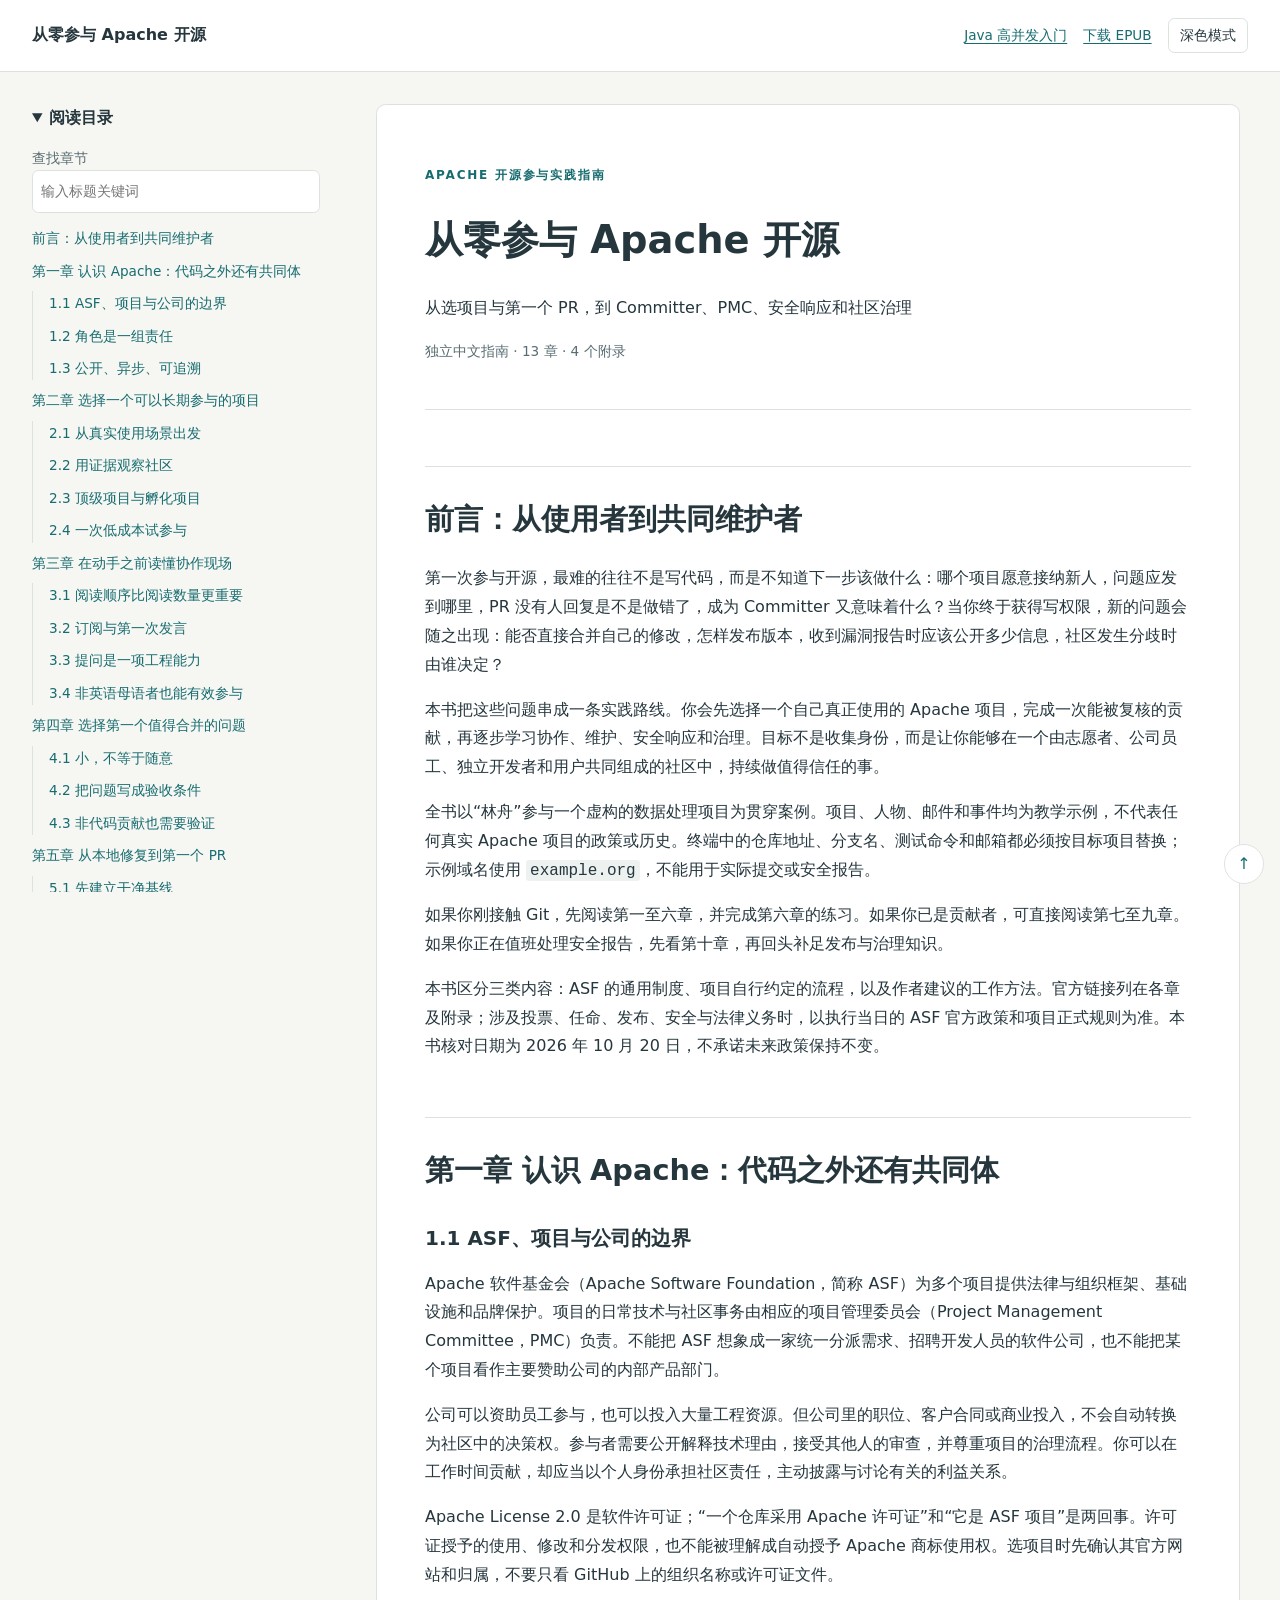
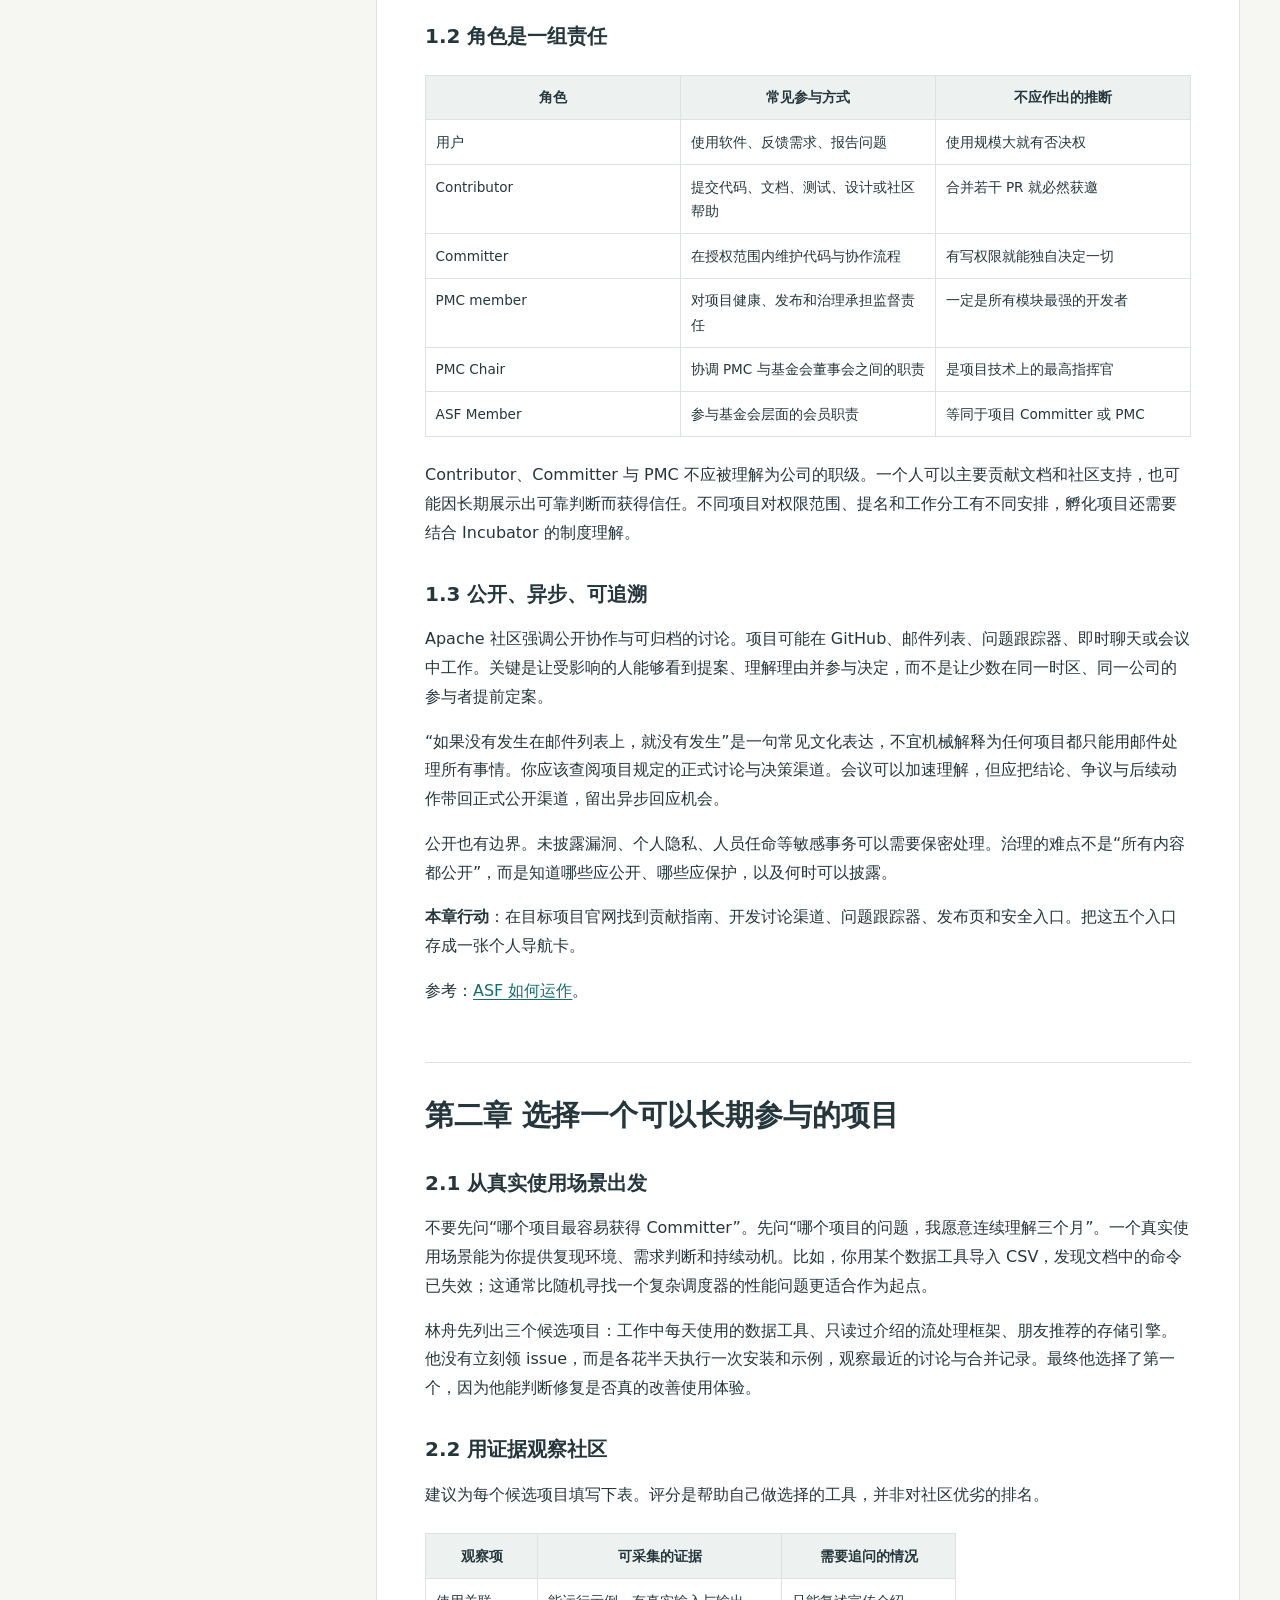
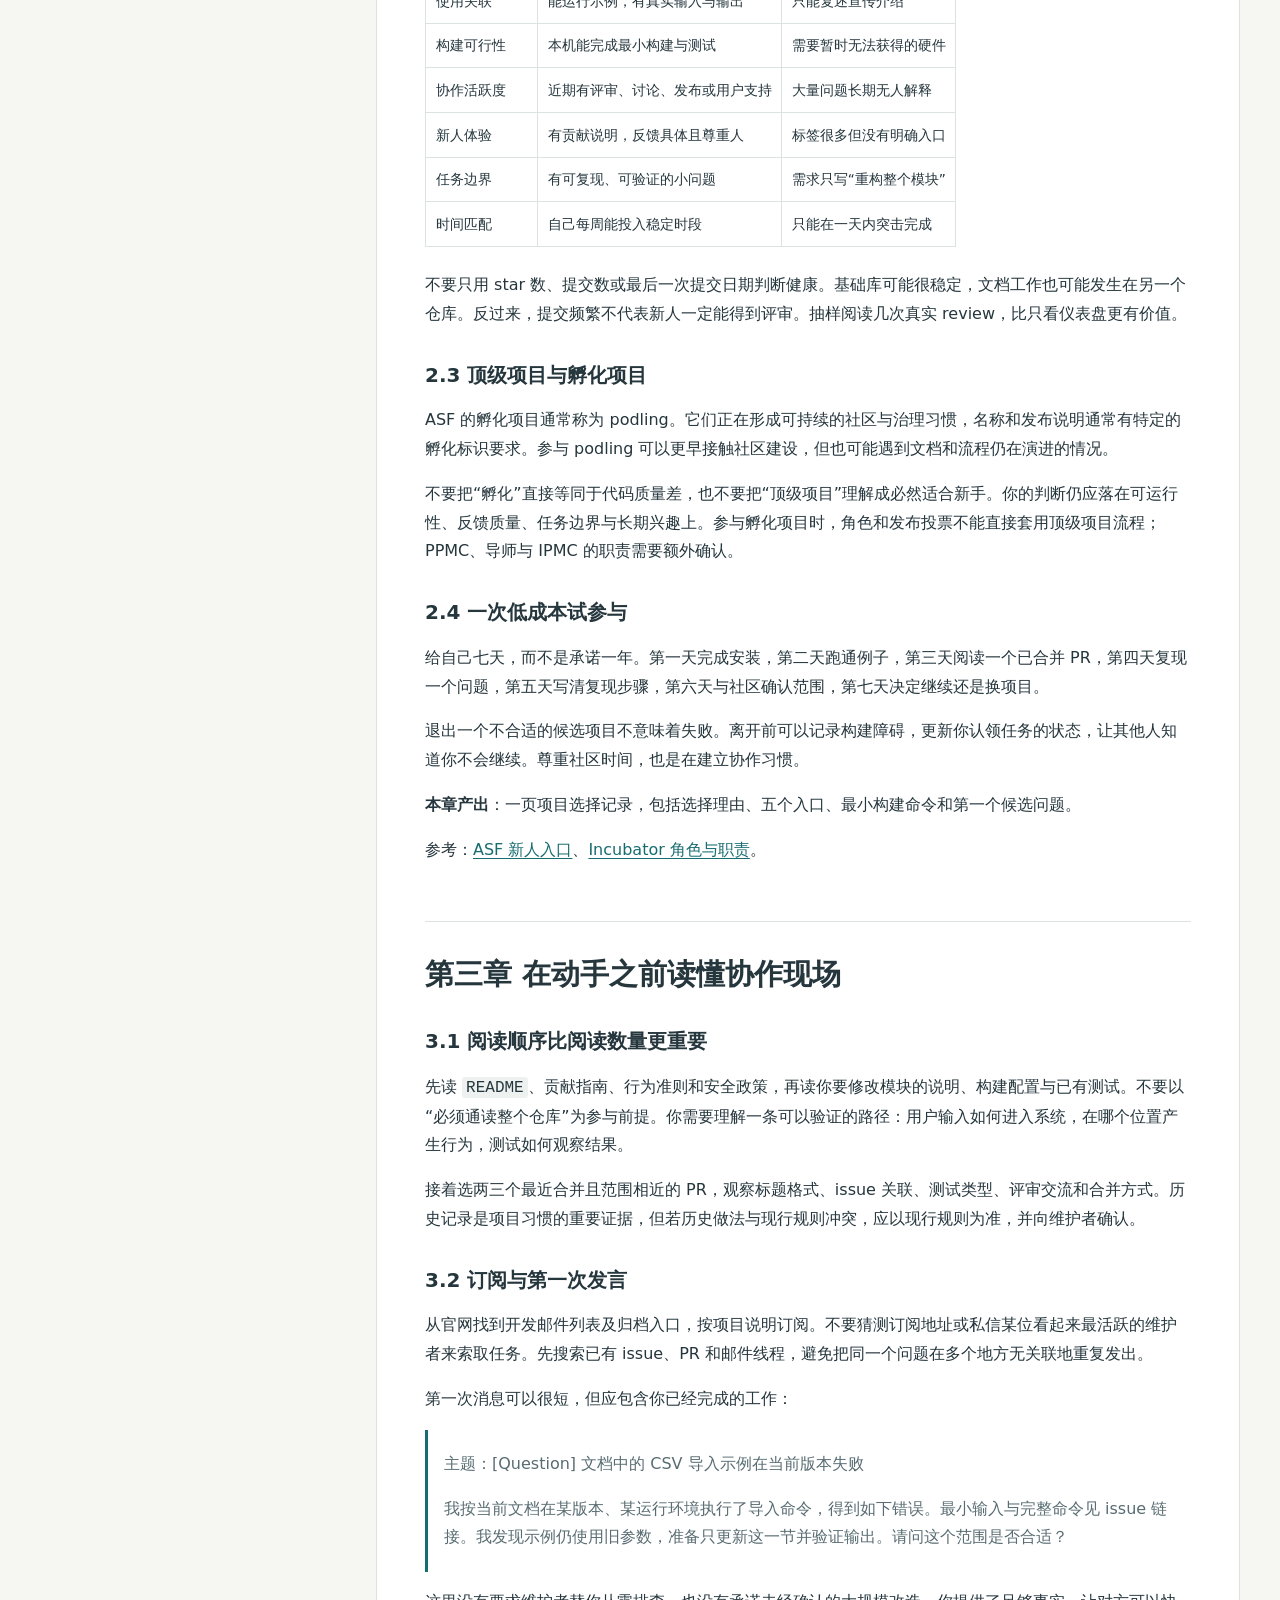
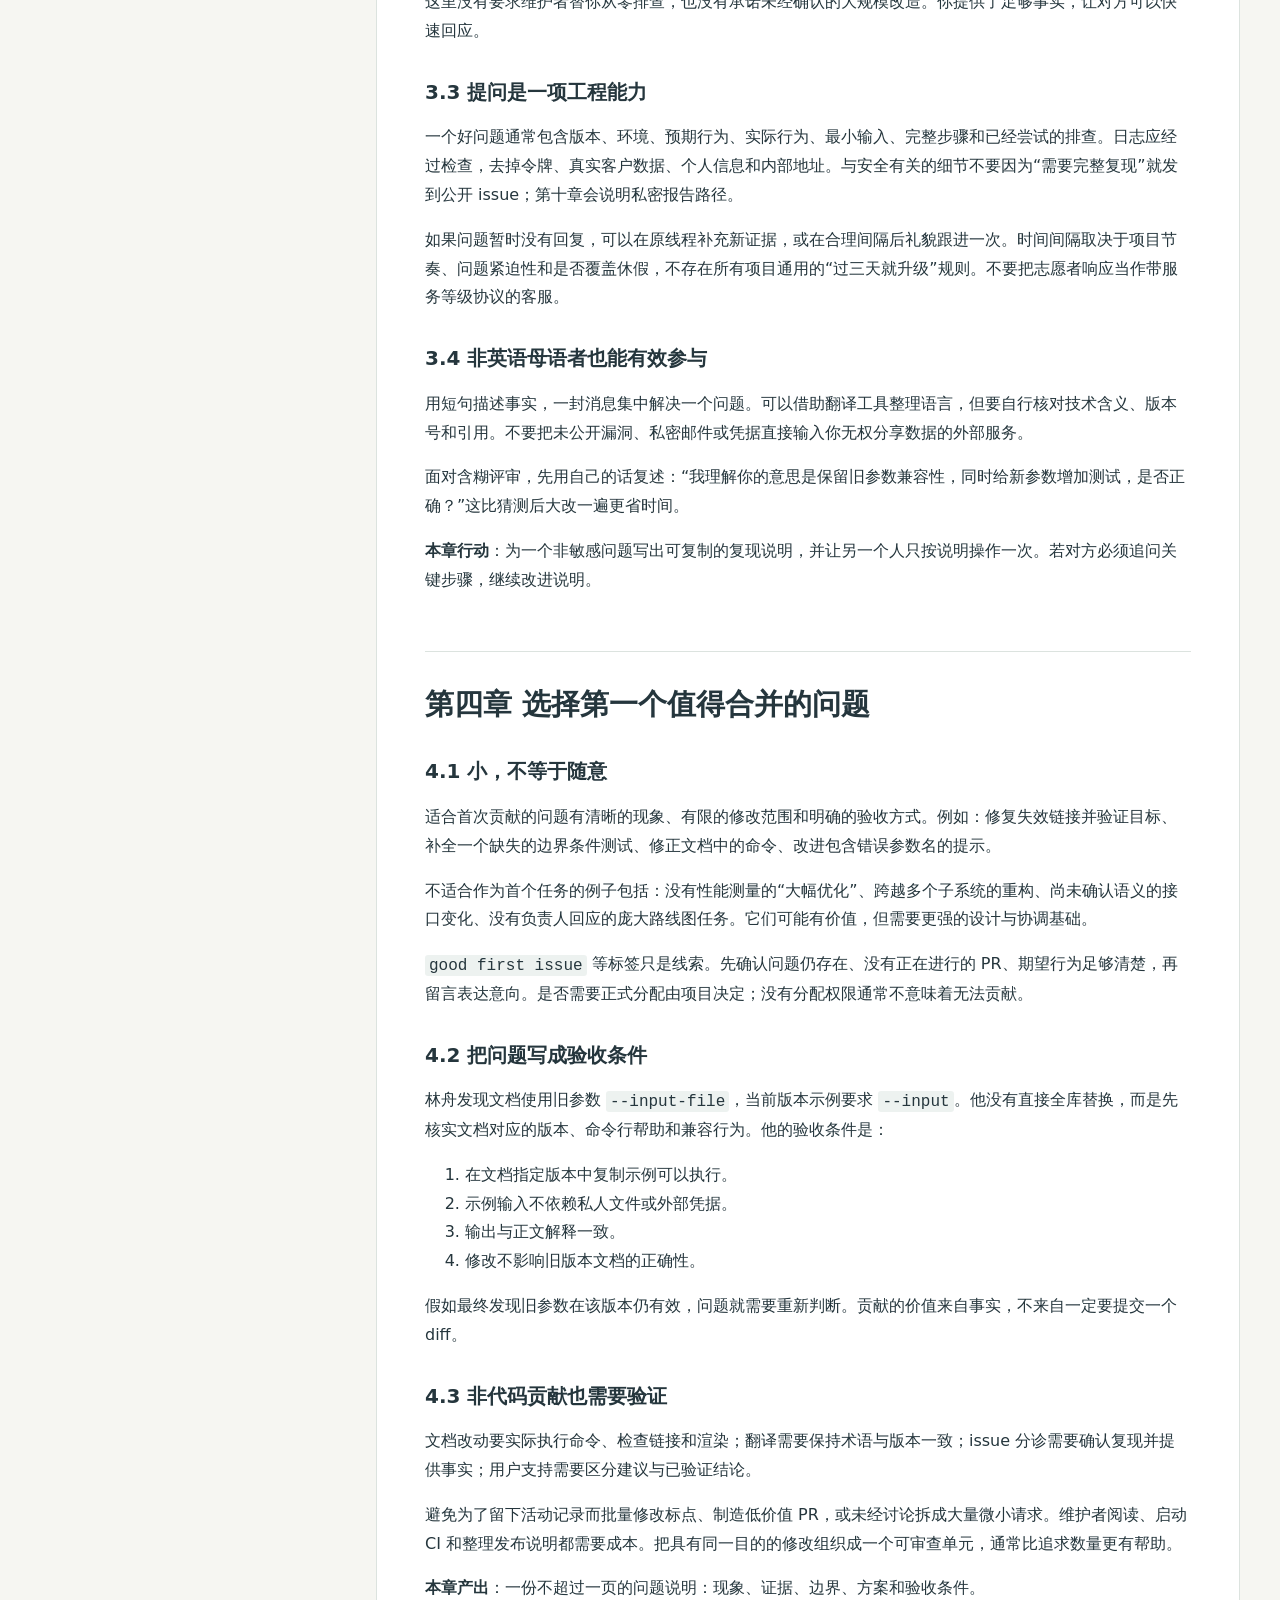
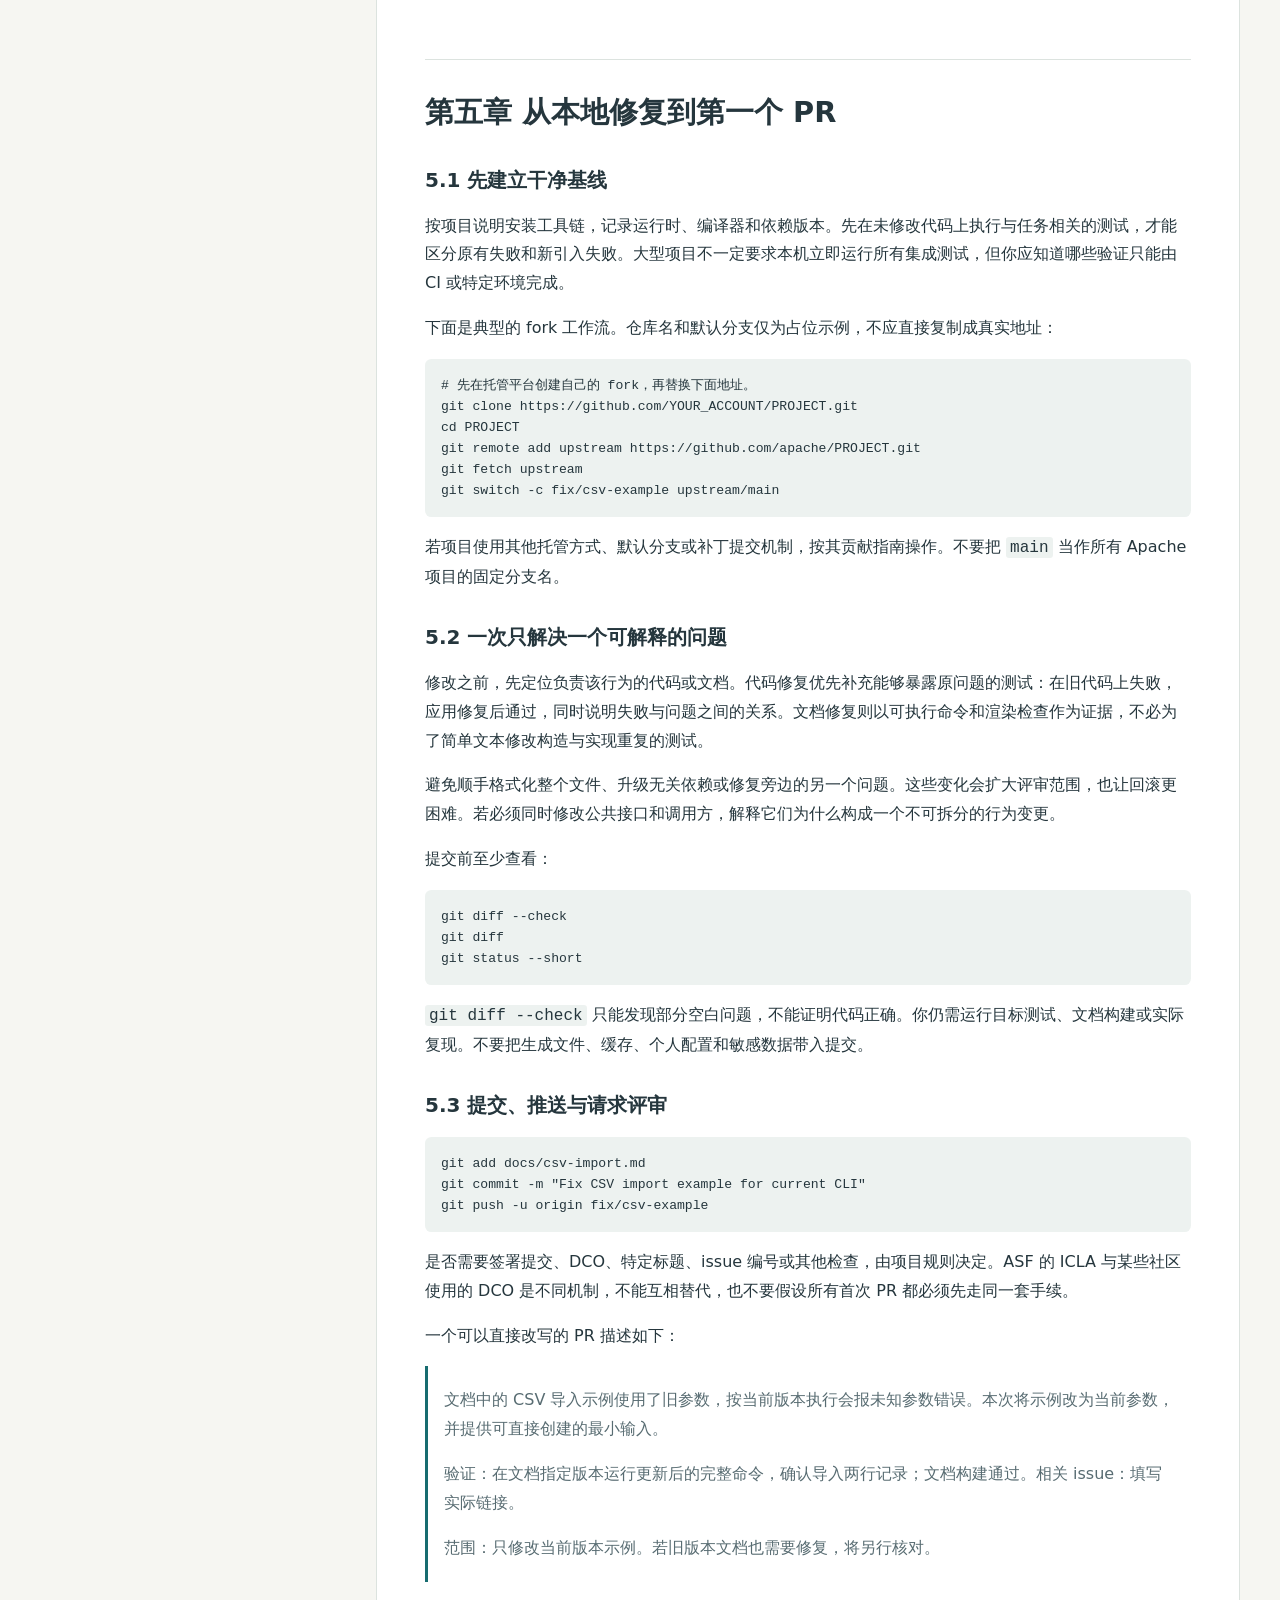
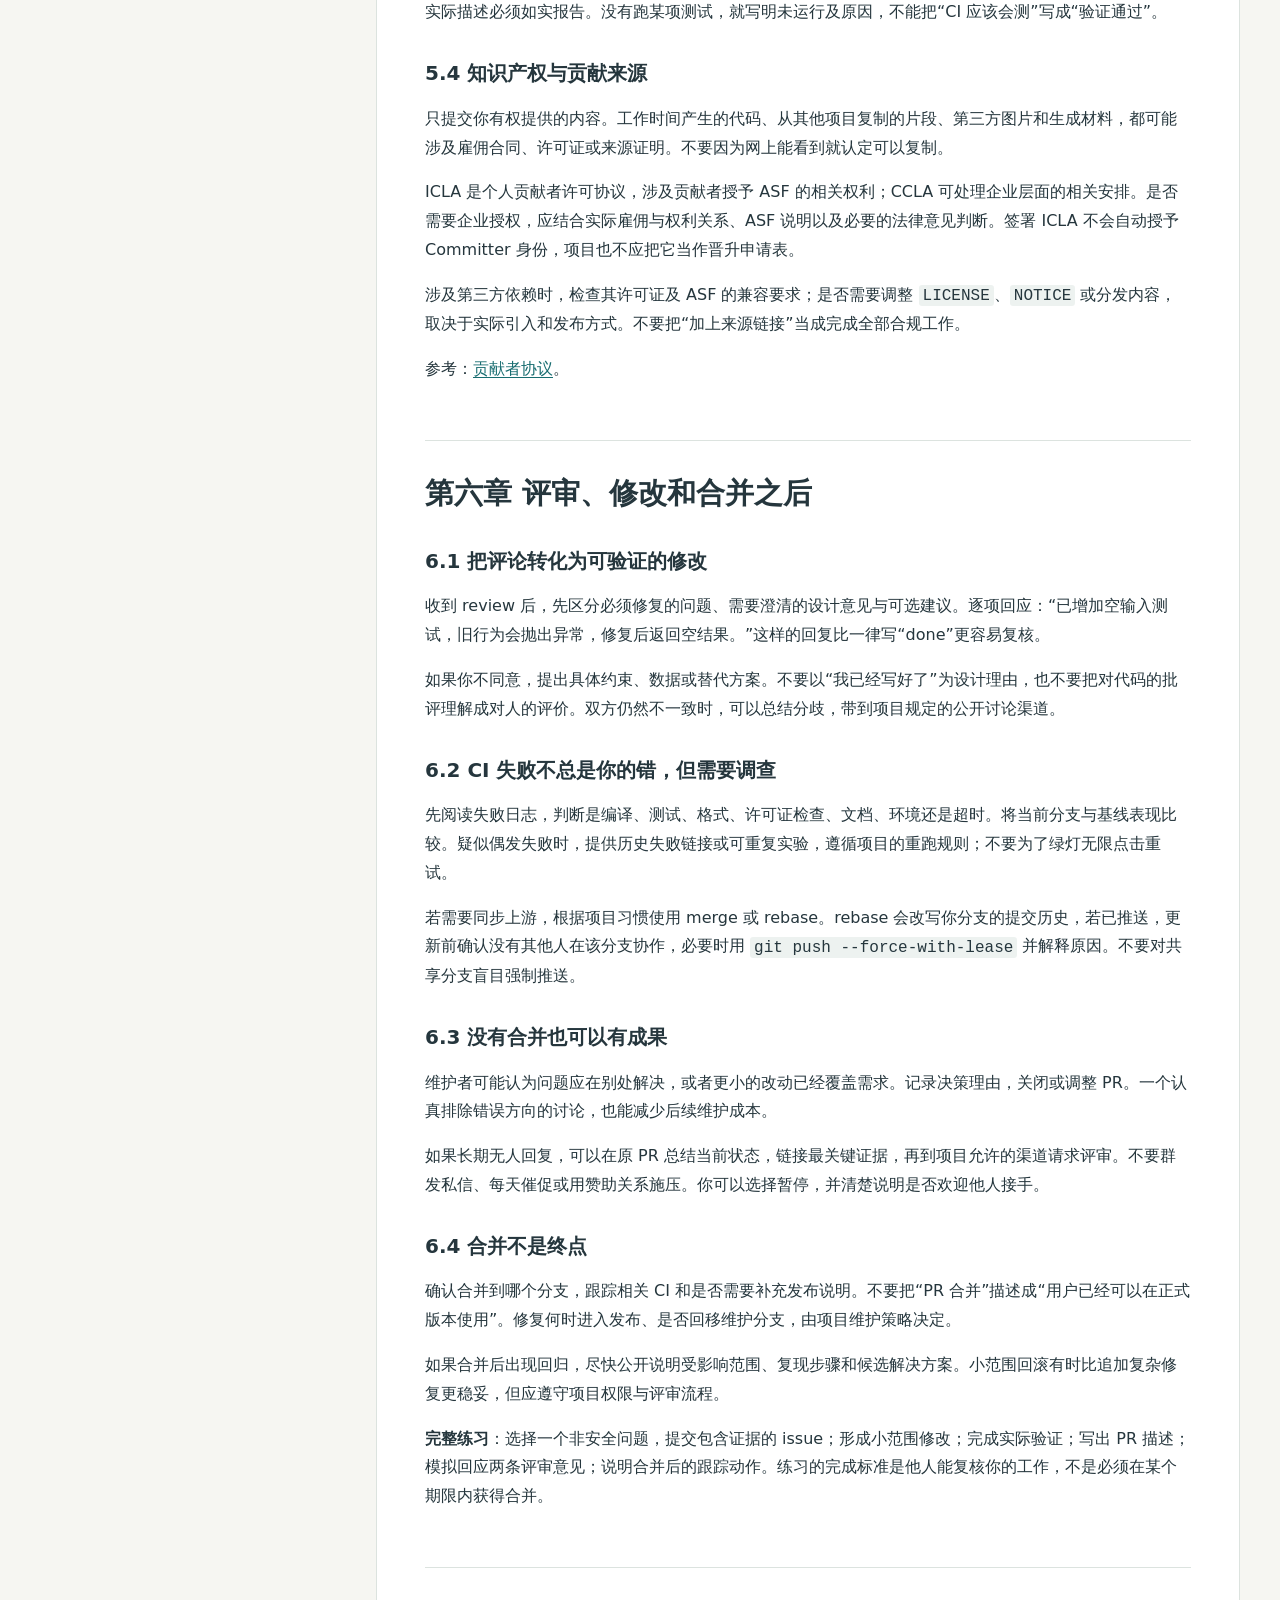
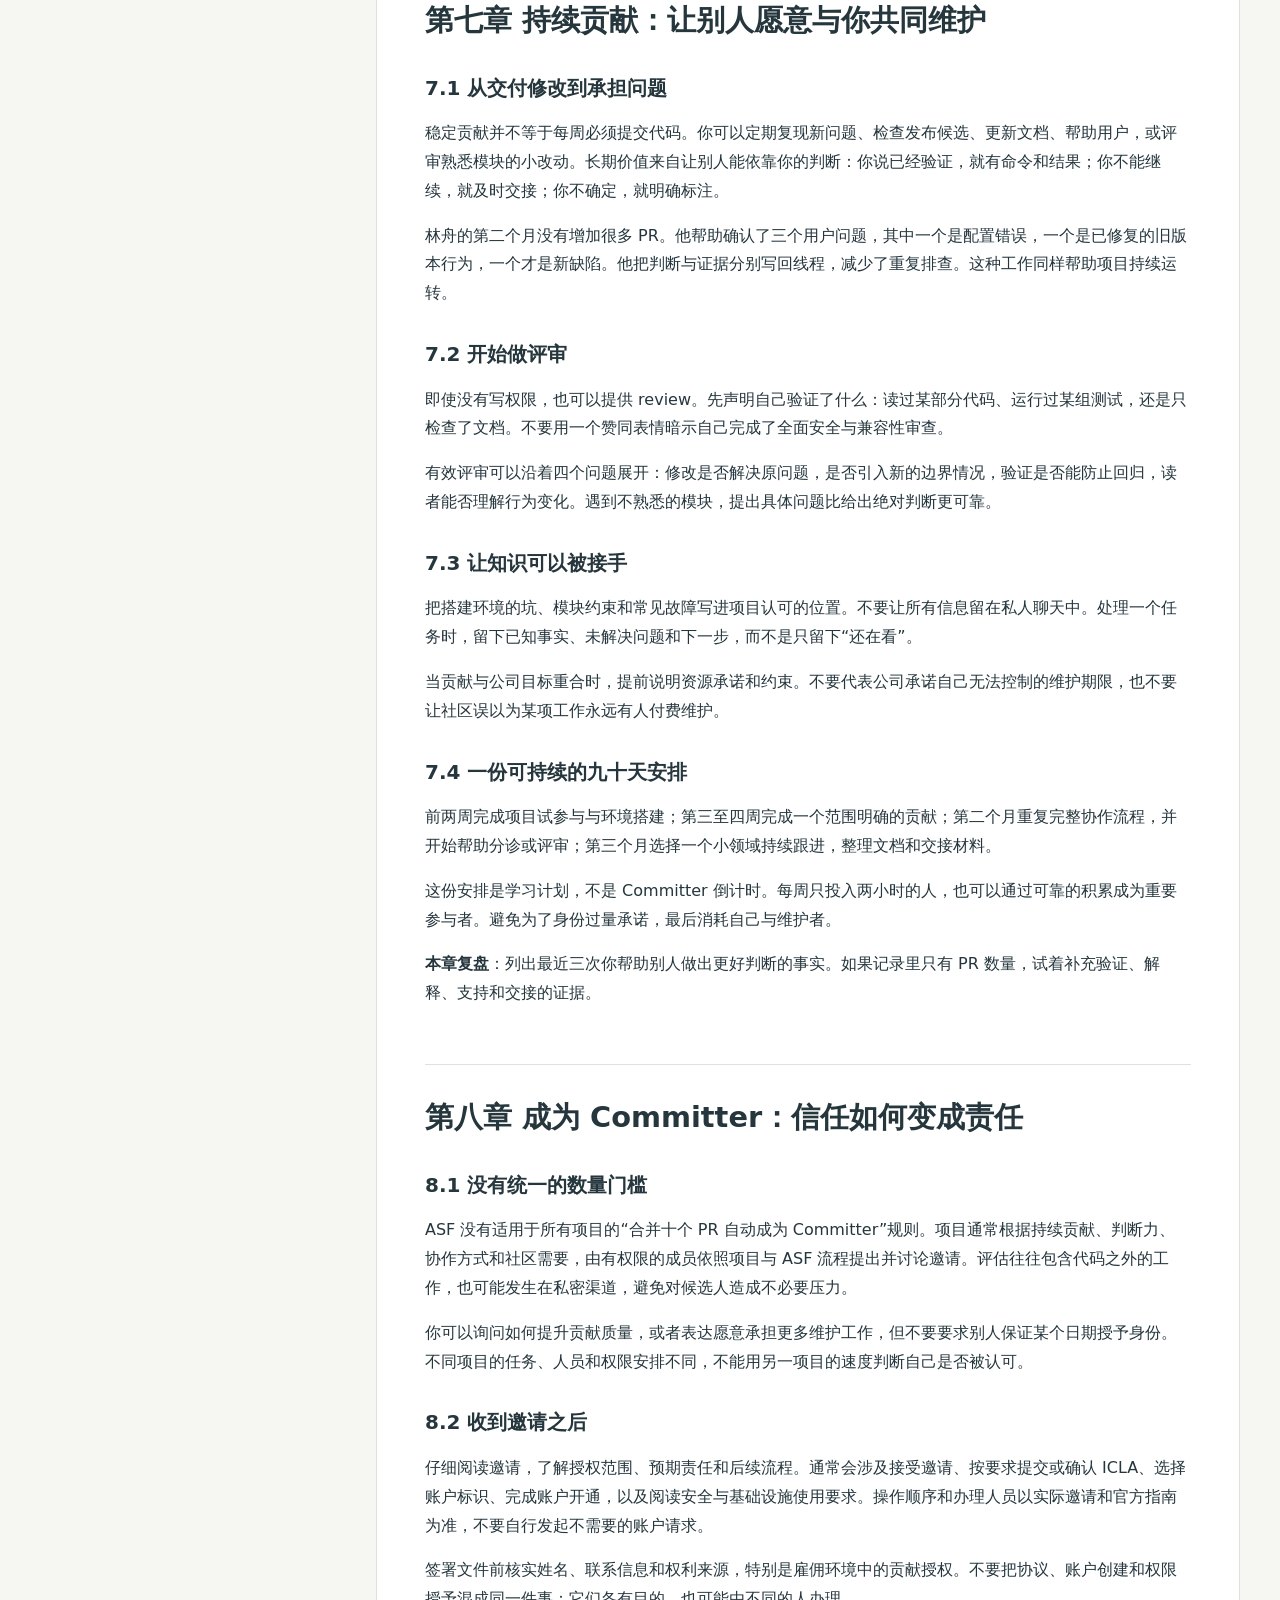
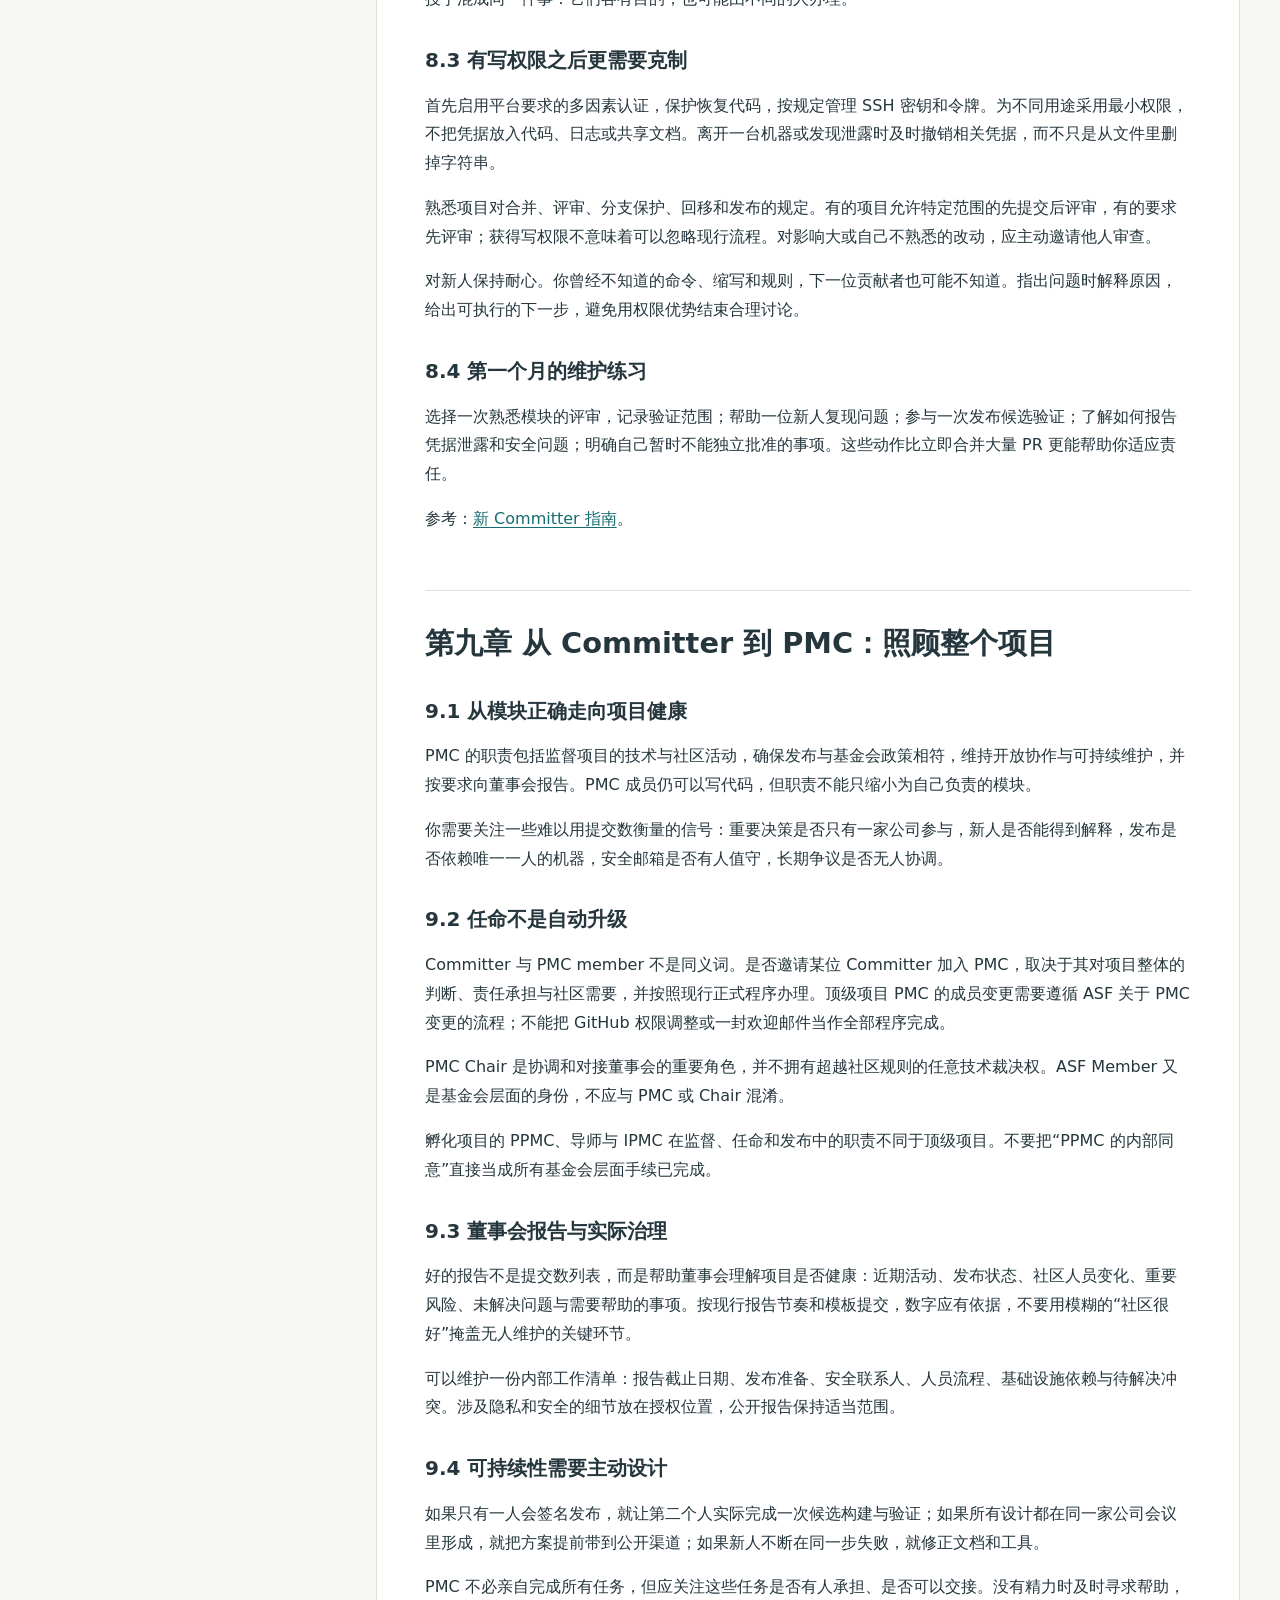
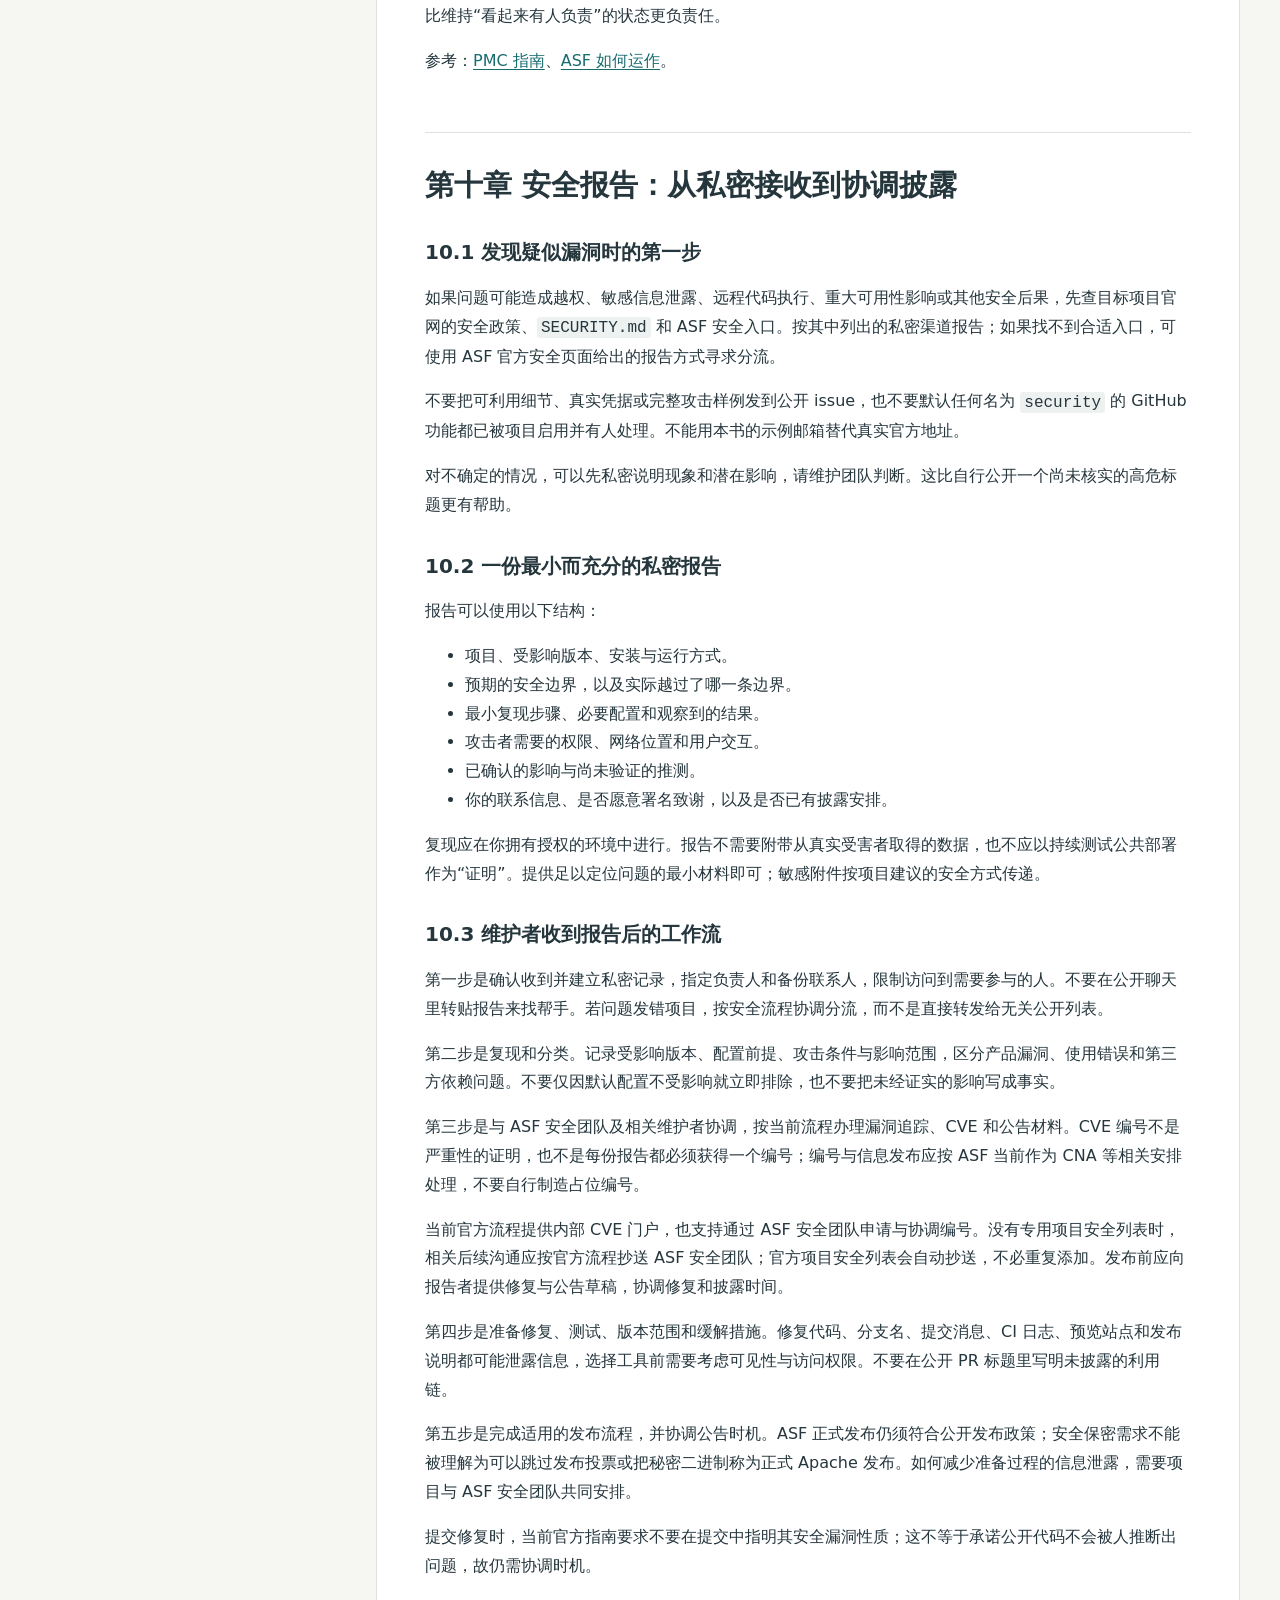
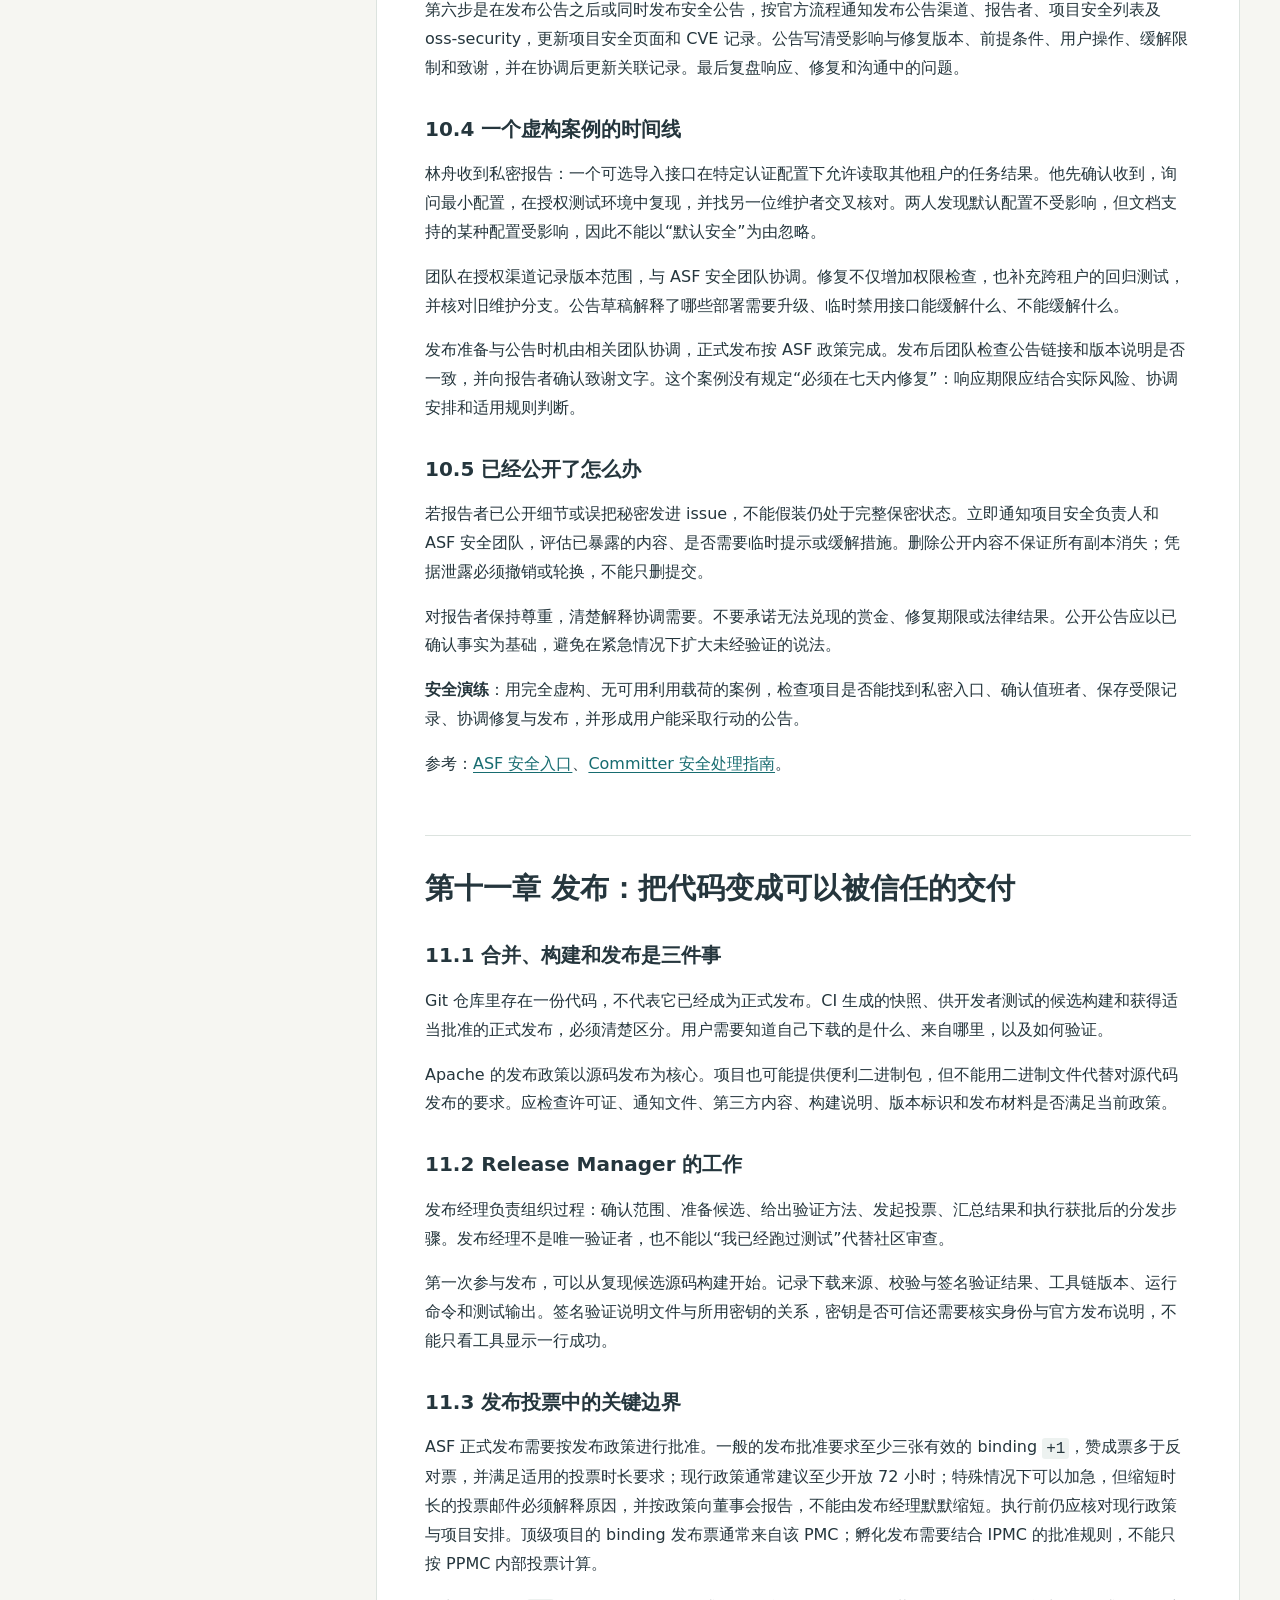
==== commit 73e7e4fe: "发布 Java 高并发入门在线阅读及 EPUB 下载" ====
--- a/index.html
+++ b/index.html
@@ -10,7 +10,7 @@
 </head>
 <body>
 <a class="skip" href="#content">跳到正文</a>
-<header class="topbar"><a class="brand" href="#">从零参与 Apache 开源</a><div class="tools"><a href="book.epub" download>下载 EPUB</a><button id="theme" type="button" hidden>切换主题</button></div></header>
+<header class="topbar"><a class="brand" href="#">从零参与 Apache 开源</a><div class="tools"><a href="java-concurrency/">Java 高并发入门</a><a href="book.epub" download>下载 EPUB</a><button id="theme" type="button" hidden>切换主题</button></div></header>
 <div class="layout">
 <aside><details id="chapters" open><summary>阅读目录</summary><label class="search-label" for="chapter-search">查找章节</label><input id="chapter-search" type="search" placeholder="输入标题关键词" hidden><p id="search-status" role="status" hidden></p><nav aria-label="章节目录"><ul>
 <li><a href="#前言从使用者到共同维护者"
